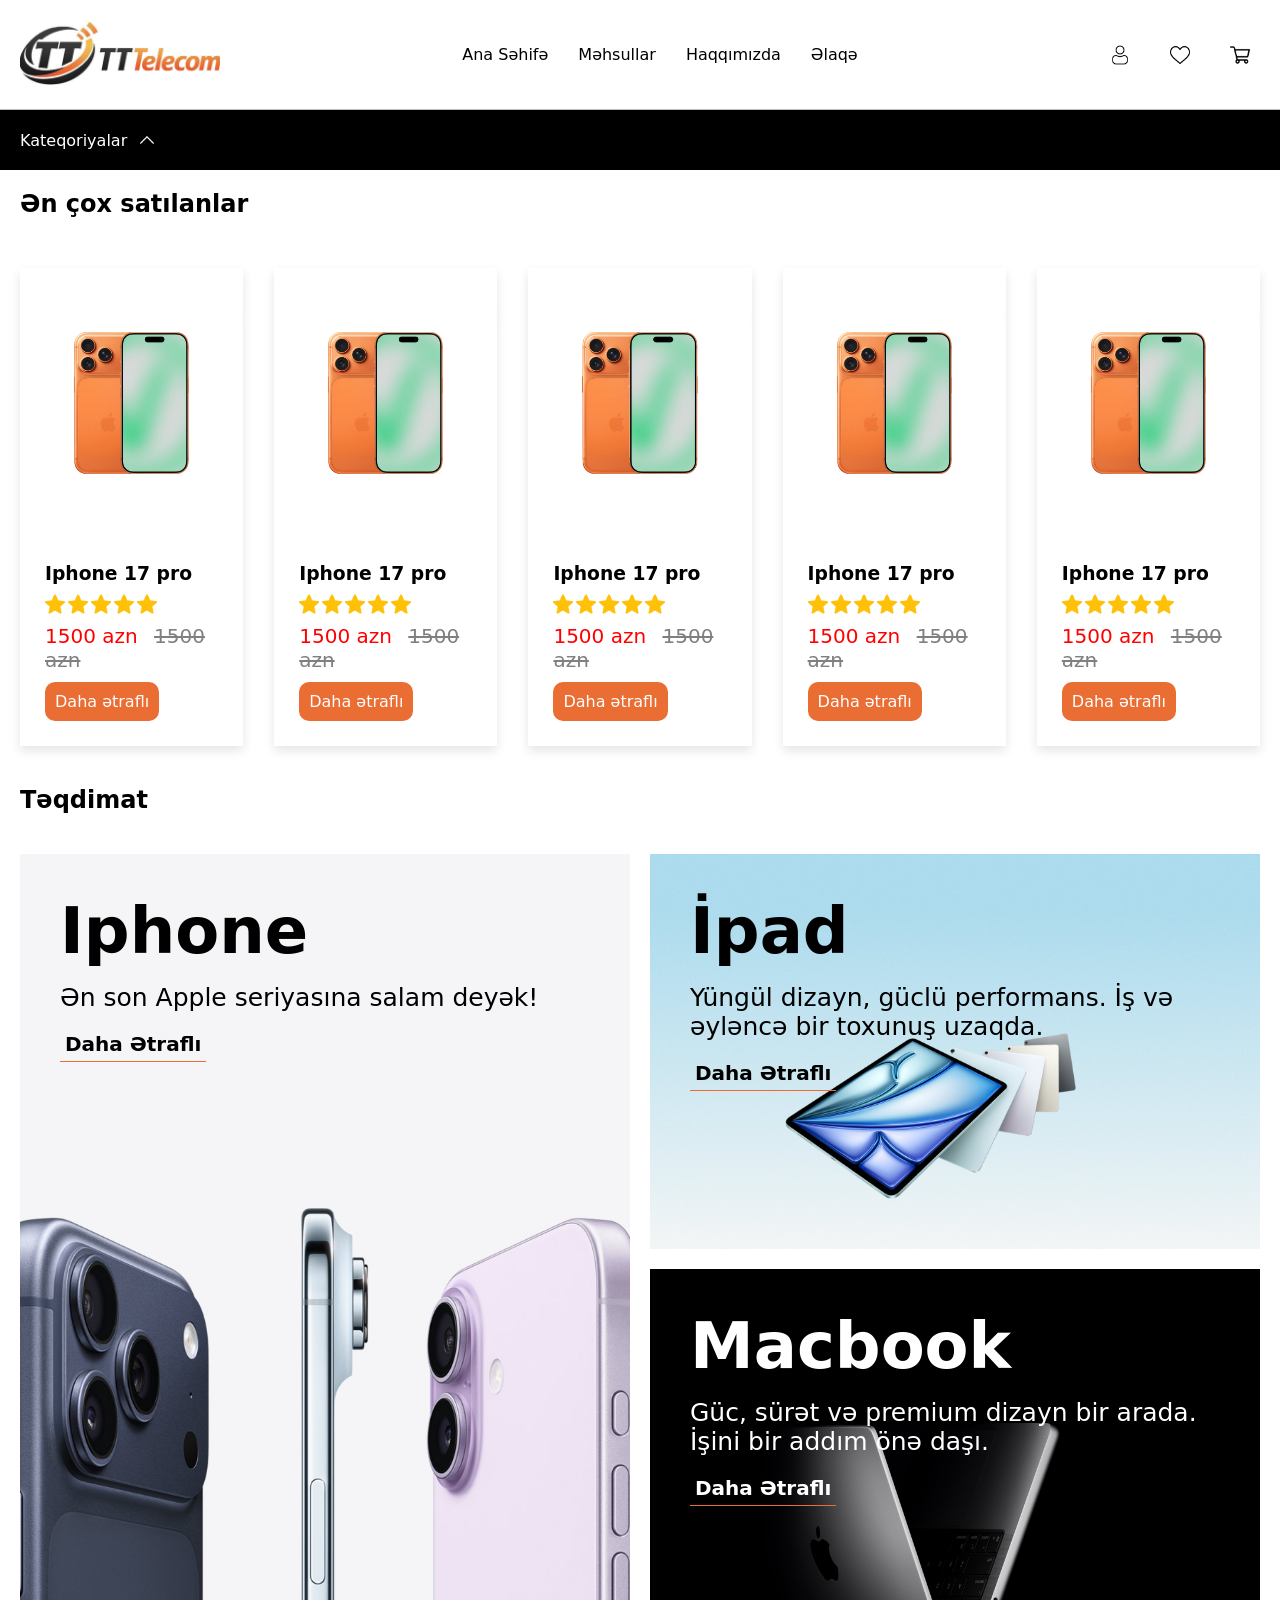
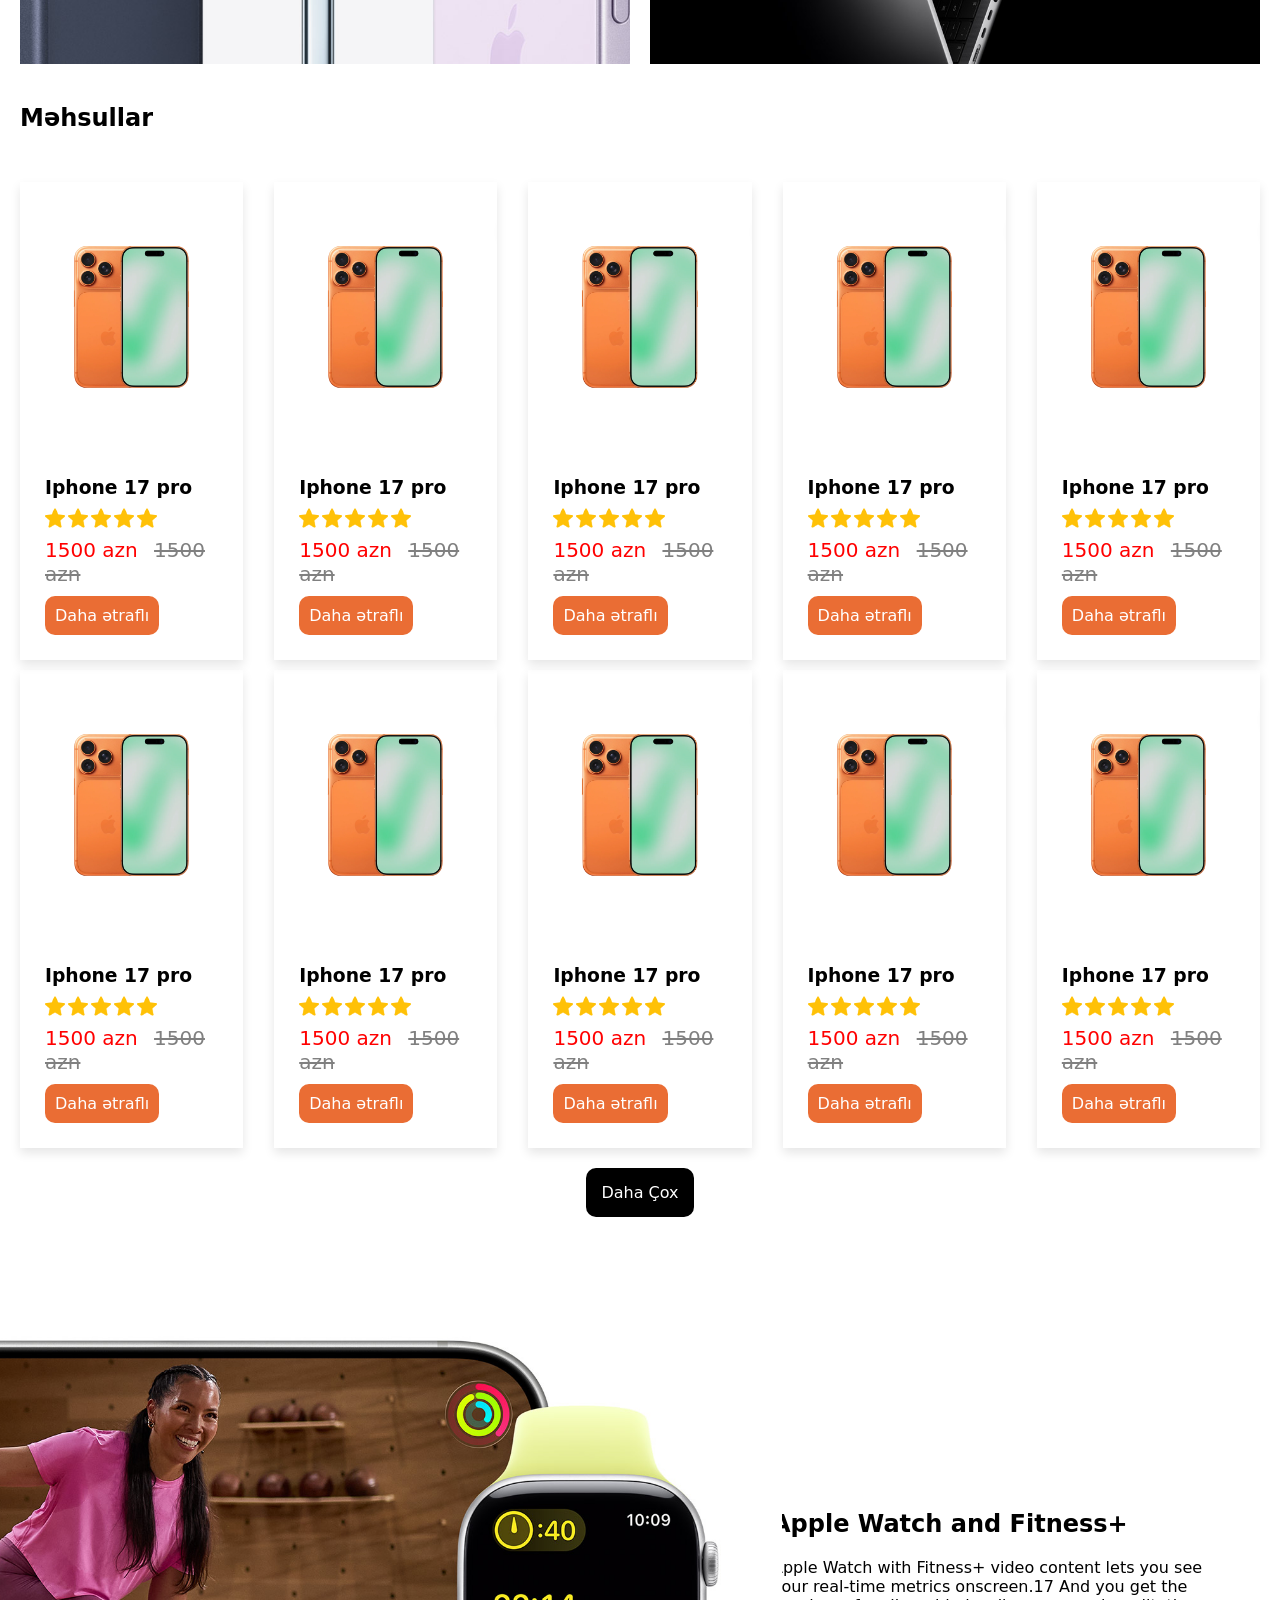
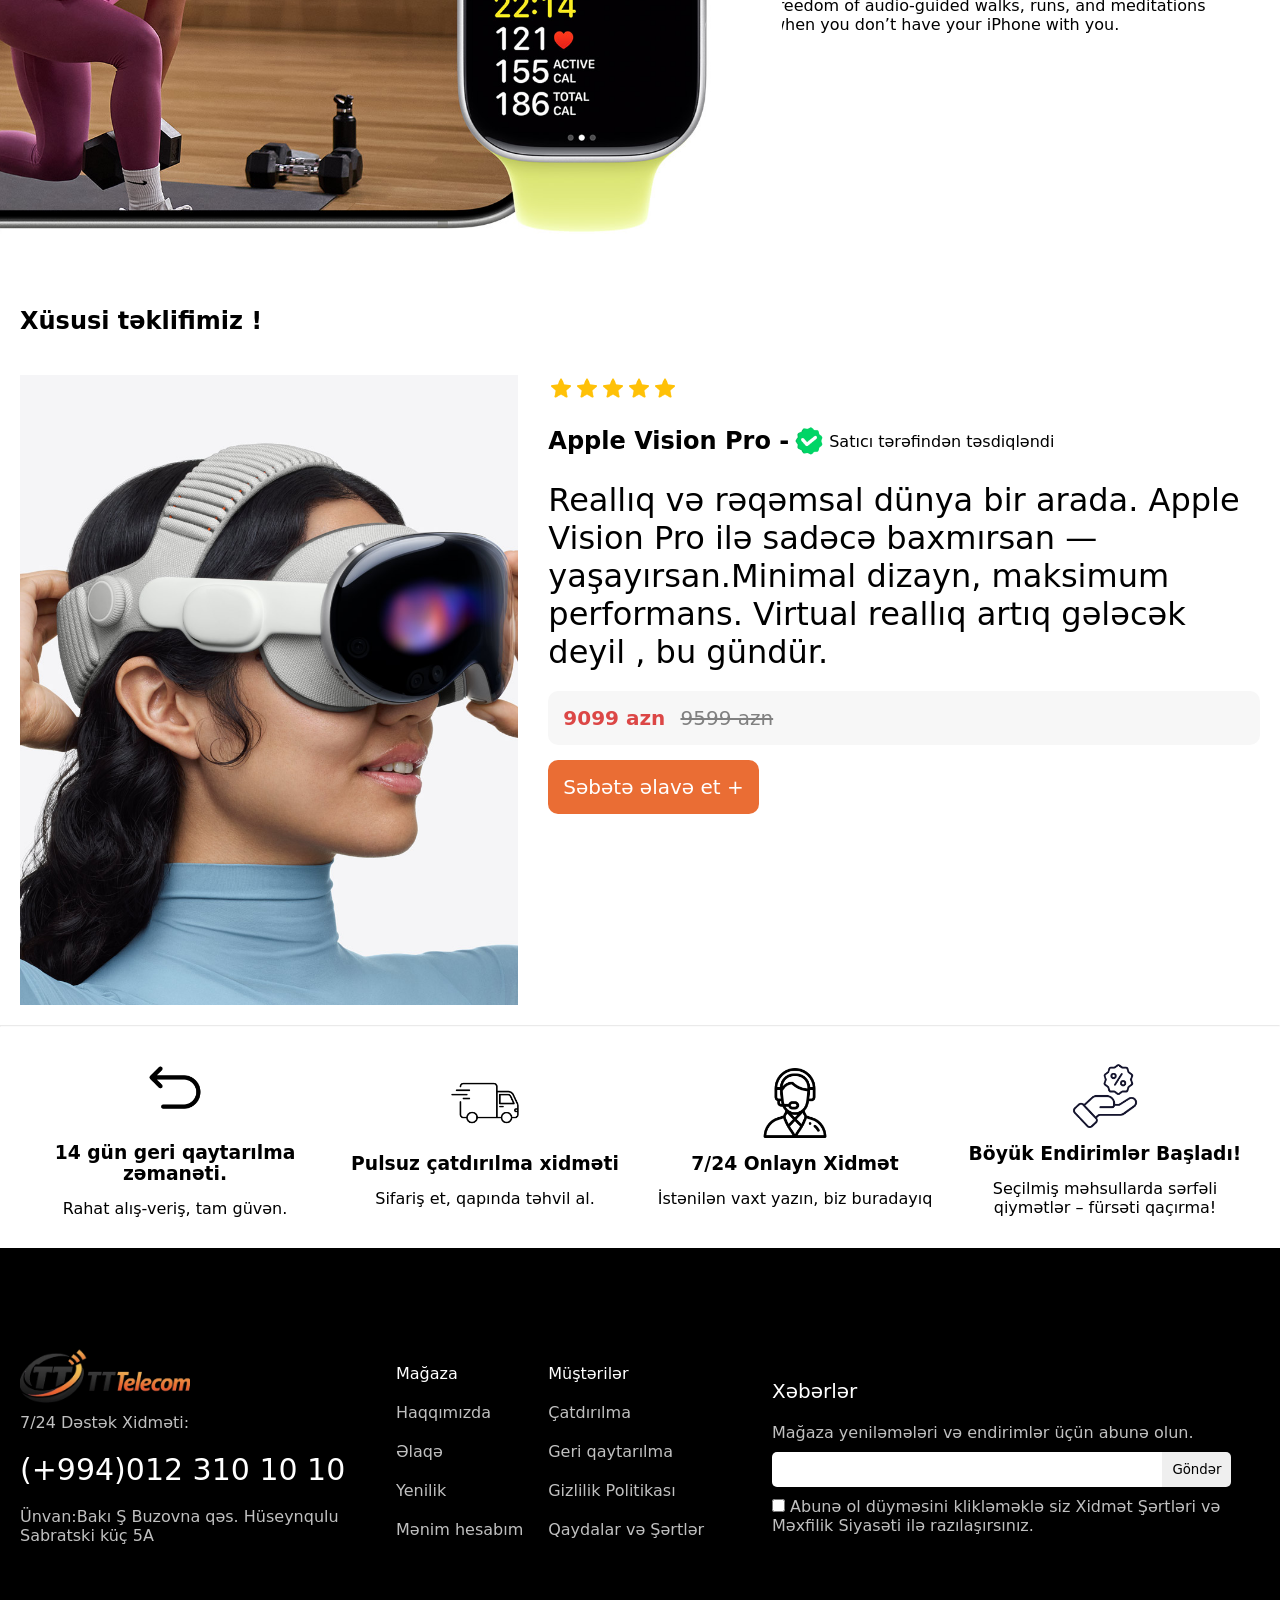
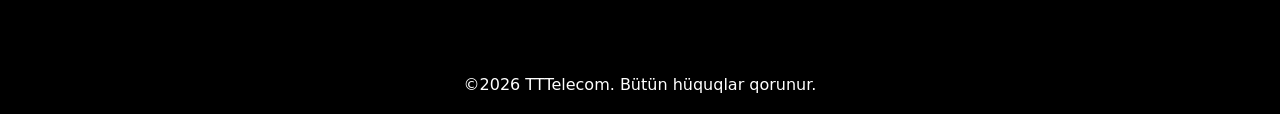
==== index.html @ 2ffe481d "Add files via upload" ====
<!doctype html>
<html lang="en">
  <head>
    <meta charset="UTF-8" />
    <meta name="viewport" content="width=device-width, initial-scale=1.0" />
    <link rel="stylesheet" href="style.css" />
    <link rel="stylesheet" href="media.css" />
    <title>Document</title>
  </head>
  <body>
    <!--Navbar-->
    <header>
      <nav>
        <div class="nav-logo">
          <img src="img/logo-black.png" alt="" />
        </div>
        <div class="nav-text">
          <ul>
            <li><a href="">Ana Səhifə</a></li>
            <li><a href="">Məhsullar</a></li>
            <li><a href="">Haqqımızda</a></li>
            <li><a href="">Əlaqə</a></li>
          </ul>
        </div>
        <div class="nav-user">
          <ul>
            <li>
              <a href=""><img src="img/user-icon.png" alt="" /></a>
            </li>
            <li>
              <a href=""><img src="img/like-icon.png" alt="" /></a>
            </li>
            <li>
              <a href=""><img src="img/basket-icon.png" alt="" /></a>
            </li>
          </ul>
          <div class="nav-bars">
            <img src="img/bars.png" id="bars" alt="" />
          </div>
        </div>
      </nav>
    </header>
    <div class="offcanvas" id="offcanvas">
      <div class="offcanvas-header">
        <img src="img/logo-black-removebg-preview.png" alt="">
        <img src="img/close.png" id="close">
      </div>
      <hr>
      <div class="offcanvas-body">
        <div class="offcanvas-text">
          <ul>
            <li><a href="">Ana Səhifə</a></li>
            <li><a href="">Məhsullar</a></li>
            <li><a href="">Haqqımızda</a></li>
            <li><a href="">Əlaqə</a></li>
          </ul>
        </div>
        <div class="offcanvas-user">
          <ul>
            <li>
              <a href=""><img src="img/user-icon.png" alt="" />Hesaba daxil ol</a>
            </li>
            <li>
              <a href=""><img src="img/like-icon.png" alt="" />Favoriləriniz</a>
            </li>
            <li>
              <a href=""><img src="img/basket-icon.png" alt="" />Səbət</a>
            </li>
          </ul>
        </div>
      </div>
    </div>
    <!--Category-->
    <section>
      <div class="category">
        <div class="category-header" id="category">Kateqoriyalar <img src="img/down-arrow.png" id="downarrow" alt=""></div>
        <div class="category-body" id="categorybody">
          <ul>
            <li><a href="">Iphone 17 <img src="img/down-arrow.png" alt=""></a></li>
            <li><a href="">Iphone 16 <img src="img/down-arrow.png" alt=""></a></li>
            <li><a href="">Iphone 15 <img src="img/down-arrow.png" alt=""></a></li>
            <li><a href="">Iphone 14 <img src="img/down-arrow.png" alt=""></a></li>
            <li><a href="">Iphone 13 <img src="img/down-arrow.png" alt=""></a></li>
          </ul>
        </div>
      </div>
    </section>
    <!--En cox satilan-->
    <section>
      <div class="best-seller">
        <h1>Ən çox satılanlar</h1>
        <div class="best-container">
          <div class="item">
            <div class="item-img">
              <img src="img/17pro.webp" alt="">
              <div class="item-like">
                <a href=""><img src="img/like-icon.png" alt=""></a>
              </div>
              <div class="item-add">
                <a href="">Səbətə əlavə et</a>
              </div>
            </div>
            <div class="item-text">
              <h3>Iphone 17 pro</h3>
              <div class="item-star">
                <img src="img/star.png" alt="">
                <img src="img/star.png" alt="">
                <img src="img/star.png" alt="">
                <img src="img/star.png" alt="">
                <img src="img/star.png" alt="">
              </div>
              <div class="item-price">
                <span>1500 azn</span>
                <span class="sale-off">1500 azn</span>
              </div>
              <a href="">Daha ətraflı</a>
            </div>
          </div>
          <div class="item">
            <div class="item-img">
              <img src="img/17pro.webp" alt="">
              <div class="item-like">
                <a href=""><img src="img/like-icon.png" alt=""></a>
              </div>
              <div class="item-add">
                <a href="">Səbətə əlavə et</a>
              </div>
            </div>
            <div class="item-text">
              <h3>Iphone 17 pro</h3>
              <div class="item-star">
                <img src="img/star.png" alt="">
                <img src="img/star.png" alt="">
                <img src="img/star.png" alt="">
                <img src="img/star.png" alt="">
                <img src="img/star.png" alt="">
              </div>
              <div class="item-price">
                <span>1500 azn</span>
                <span class="sale-off">1500 azn</span>
              </div>
              <a href="">Daha ətraflı</a>
            </div>
          </div>
          <div class="item">
            <div class="item-img">
              <img src="img/17pro.webp" alt="">
              <div class="item-like">
                <a href=""><img src="img/like-icon.png" alt=""></a>
              </div>
              <div class="item-add">
                <a href="">Səbətə əlavə et</a>
              </div>
            </div>
            <div class="item-text">
              <h3>Iphone 17 pro</h3>
              <div class="item-star">
                <img src="img/star.png" alt="">
                <img src="img/star.png" alt="">
                <img src="img/star.png" alt="">
                <img src="img/star.png" alt="">
                <img src="img/star.png" alt="">
              </div>
              <div class="item-price">
                <span>1500 azn</span>
                <span class="sale-off">1500 azn</span>
              </div>
              <a href="">Daha ətraflı</a>
            </div>
          </div>
          <div class="item">
            <div class="item-img">
              <img src="img/17pro.webp" alt="">
              <div class="item-like">
                <a href=""><img src="img/like-icon.png" alt=""></a>
              </div>
              <div class="item-add">
                <a href="">Səbətə əlavə et</a>
              </div>
            </div>
            <div class="item-text">
              <h3>Iphone 17 pro</h3>
              <div class="item-star">
                <img src="img/star.png" alt="">
                <img src="img/star.png" alt="">
                <img src="img/star.png" alt="">
                <img src="img/star.png" alt="">
                <img src="img/star.png" alt="">
              </div>
              <div class="item-price">
                <span>1500 azn</span>
                <span class="sale-off">1500 azn</span>
              </div>
              <a href="">Daha ətraflı</a>
            </div>
          </div>
          <div class="item">
            <div class="item-img">
              <img src="img/17pro.webp" alt="">
              <div class="item-like">
                <a href=""><img src="img/like-icon.png" alt=""></a>
              </div>
              <div class="item-add">
                <a href="">Səbətə əlavə et</a>
              </div>
            </div>
            <div class="item-text">
              <h3>Iphone 17 pro</h3>
              <div class="item-star">
                <img src="img/star.png" alt="">
                <img src="img/star.png" alt="">
                <img src="img/star.png" alt="">
                <img src="img/star.png" alt="">
                <img src="img/star.png" alt="">
              </div>
              <div class="item-price">
                <span>1500 azn</span>
                <span class="sale-off">1500 azn</span>
              </div>
              <a href="">Daha ətraflı</a>
            </div>
          </div>
        </div>
      </div>
    </section>
    <!--Təqdimat-->
    <section>
      <div class="overview-header">
        <h1>Təqdimat</h1>
      </div>
      <div class="overview">
        <div class="left-view">
          <img src="img/view-bg.jpg" alt="">
          <div class="view-text">
            <h1>Iphone</h1>
            <p>Ən son Apple seriyasına salam deyək!</p>
            <a href="#">Daha Ətraflı</a>
          </div>
        </div>
        <div class="right-view">
          <div class="view-item">
            <img src="img/view-bg2.jpg" alt="">
            <div class="view-text">
            <h1>İpad</h1>
            <p>Yüngül dizayn, güclü performans. İş və əyləncə bir toxunuş uzaqda.</p>
            <a href="">Daha Ətraflı</a>
          </div>
          </div>
          <div class="view-item">
            <img src="img/view-bg3.jpg" alt="">
            <div class="view-text view-3">
            <h1>Macbook</h1>
            <p>Güc, sürət və premium dizayn bir arada. İşini bir addım önə daşı.</p>
            <a href="#">Daha Ətraflı</a>
          </div>
          </div>
        </div>
      </div>
    </section>
    <!--Məhsullar-->
    <section>
      <div class="product">
        <h1>Məhsullar</h1>
        <div class="best-container">
          <div class="item">
            <div class="item-img">
              <img src="img/17pro.webp" alt="">
              <div class="item-like">
                <a href=""><img src="img/like-icon.png" alt=""></a>
              </div>
              <div class="item-add">
                <a href="">Səbətə əlavə et</a>
              </div>
            </div>
            <div class="item-text">
              <h3>Iphone 17 pro</h3>
              <div class="item-star">
                <img src="img/star.png" alt="">
                <img src="img/star.png" alt="">
                <img src="img/star.png" alt="">
                <img src="img/star.png" alt="">
                <img src="img/star.png" alt="">
              </div>
              <div class="item-price">
                <span>1500 azn</span>
                <span class="sale-off">1500 azn</span>
              </div>
              <a href="">Daha ətraflı</a>
            </div>
          </div>
          <div class="item">
            <div class="item-img">
              <img src="img/17pro.webp" alt="">
              <div class="item-like">
                <a href=""><img src="img/like-icon.png" alt=""></a>
              </div>
              <div class="item-add">
                <a href="">Səbətə əlavə et</a>
              </div>
            </div>
            <div class="item-text">
              <h3>Iphone 17 pro</h3>
              <div class="item-star">
                <img src="img/star.png" alt="">
                <img src="img/star.png" alt="">
                <img src="img/star.png" alt="">
                <img src="img/star.png" alt="">
                <img src="img/star.png" alt="">
              </div>
              <div class="item-price">
                <span>1500 azn</span>
                <span class="sale-off">1500 azn</span>
              </div>
              <a href="">Daha ətraflı</a>
            </div>
          </div>
          <div class="item">
            <div class="item-img">
              <img src="img/17pro.webp" alt="">
              <div class="item-like">
                <a href=""><img src="img/like-icon.png" alt=""></a>
              </div>
              <div class="item-add">
                <a href="">Səbətə əlavə et</a>
              </div>
            </div>
            <div class="item-text">
              <h3>Iphone 17 pro</h3>
              <div class="item-star">
                <img src="img/star.png" alt="">
                <img src="img/star.png" alt="">
                <img src="img/star.png" alt="">
                <img src="img/star.png" alt="">
                <img src="img/star.png" alt="">
              </div>
              <div class="item-price">
                <span>1500 azn</span>
                <span class="sale-off">1500 azn</span>
              </div>
              <a href="">Daha ətraflı</a>
            </div>
          </div>
          <div class="item">
            <div class="item-img">
              <img src="img/17pro.webp" alt="">
              <div class="item-like">
                <a href=""><img src="img/like-icon.png" alt=""></a>
              </div>
              <div class="item-add">
                <a href="">Səbətə əlavə et</a>
              </div>
            </div>
            <div class="item-text">
              <h3>Iphone 17 pro</h3>
              <div class="item-star">
                <img src="img/star.png" alt="">
                <img src="img/star.png" alt="">
                <img src="img/star.png" alt="">
                <img src="img/star.png" alt="">
                <img src="img/star.png" alt="">
              </div>
              <div class="item-price">
                <span>1500 azn</span>
                <span class="sale-off">1500 azn</span>
              </div>
              <a href="">Daha ətraflı</a>
            </div>
          </div>
          <div class="item">
            <div class="item-img">
              <img src="img/17pro.webp" alt="">
              <div class="item-like">
                <a href=""><img src="img/like-icon.png" alt=""></a>
              </div>
              <div class="item-add">
                <a href="">Səbətə əlavə et</a>
              </div>
            </div>
            <div class="item-text">
              <h3>Iphone 17 pro</h3>
              <div class="item-star">
                <img src="img/star.png" alt="">
                <img src="img/star.png" alt="">
                <img src="img/star.png" alt="">
                <img src="img/star.png" alt="">
                <img src="img/star.png" alt="">
              </div>
              <div class="item-price">
                <span>1500 azn</span>
                <span class="sale-off">1500 azn</span>
              </div>
              <a href="">Daha ətraflı</a>
            </div>
          </div>
         <div class="item">
            <div class="item-img">
              <img src="img/17pro.webp" alt="">
              <div class="item-like">
                <a href=""><img src="img/like-icon.png" alt=""></a>
              </div>
              <div class="item-add">
                <a href="">Səbətə əlavə et</a>
              </div>
            </div>
            <div class="item-text">
              <h3>Iphone 17 pro</h3>
              <div class="item-star">
                <img src="img/star.png" alt="">
                <img src="img/star.png" alt="">
                <img src="img/star.png" alt="">
                <img src="img/star.png" alt="">
                <img src="img/star.png" alt="">
              </div>
              <div class="item-price">
                <span>1500 azn</span>
                <span class="sale-off">1500 azn</span>
              </div>
              <a href="">Daha ətraflı</a>
            </div>
          </div>
          <div class="item">
            <div class="item-img">
              <img src="img/17pro.webp" alt="">
              <div class="item-like">
                <a href=""><img src="img/like-icon.png" alt=""></a>
              </div>
              <div class="item-add">
                <a href="">Səbətə əlavə et</a>
              </div>
            </div>
            <div class="item-text">
              <h3>Iphone 17 pro</h3>
              <div class="item-star">
                <img src="img/star.png" alt="">
                <img src="img/star.png" alt="">
                <img src="img/star.png" alt="">
                <img src="img/star.png" alt="">
                <img src="img/star.png" alt="">
              </div>
              <div class="item-price">
                <span>1500 azn</span>
                <span class="sale-off">1500 azn</span>
              </div>
              <a href="">Daha ətraflı</a>
            </div>
          </div>
          <div class="item">
            <div class="item-img">
              <img src="img/17pro.webp" alt="">
              <div class="item-like">
                <a href=""><img src="img/like-icon.png" alt=""></a>
              </div>
              <div class="item-add">
                <a href="">Səbətə əlavə et</a>
              </div>
            </div>
            <div class="item-text">
              <h3>Iphone 17 pro</h3>
              <div class="item-star">
                <img src="img/star.png" alt="">
                <img src="img/star.png" alt="">
                <img src="img/star.png" alt="">
                <img src="img/star.png" alt="">
                <img src="img/star.png" alt="">
              </div>
              <div class="item-price">
                <span>1500 azn</span>
                <span class="sale-off">1500 azn</span>
              </div>
              <a href="">Daha ətraflı</a>
            </div>
          </div>
          <div class="item">
            <div class="item-img">
              <img src="img/17pro.webp" alt="">
              <div class="item-like">
                <a href=""><img src="img/like-icon.png" alt=""></a>
              </div>
              <div class="item-add">
                <a href="">Səbətə əlavə et</a>
              </div>
            </div>
            <div class="item-text">
              <h3>Iphone 17 pro</h3>
              <div class="item-star">
                <img src="img/star.png" alt="">
                <img src="img/star.png" alt="">
                <img src="img/star.png" alt="">
                <img src="img/star.png" alt="">
                <img src="img/star.png" alt="">
              </div>
              <div class="item-price">
                <span>1500 azn</span>
                <span class="sale-off">1500 azn</span>
              </div>
              <a href="">Daha ətraflı</a>
            </div>
          </div>
          <div class="item">
            <div class="item-img">
              <img src="img/17pro.webp" alt="">
              <div class="item-like">
                <a href=""><img src="img/like-icon.png" alt=""></a>
              </div>
              <div class="item-add">
                <a href="">Səbətə əlavə et</a>
              </div>
            </div>
            <div class="item-text">
              <h3>Iphone 17 pro</h3>
              <div class="item-star">
                <img src="img/star.png" alt="">
                <img src="img/star.png" alt="">
                <img src="img/star.png" alt="">
                <img src="img/star.png" alt="">
                <img src="img/star.png" alt="">
              </div>
              <div class="item-price">
                <span>1500 azn</span>
                <span class="sale-off">1500 azn</span>
              </div>
              <a href="">Daha ətraflı</a>
            </div>
          </div>
        </div>
        <div class="more">
          <a href="">Daha Çox</a>
        </div>
      </div>
    </section>
     <!---->
    <section>
      <div class="overview-2">
        <div class="view-2">
          <img src="img/watch-bg2.jpg" alt="">
          <div class="over2-text">
            <h1>Apple Watch and Fitness+</h1>
            <p>Apple Watch with Fitness+ video content lets you see your real‑time metrics onscreen.17 And you get the freedom of audio‑guided walks, runs, and meditations when you don’t have your iPhone with you.</p>
          </div>
        </div>
      </div>
    </section>
     <!--Özəl təklif-->
    <section>
      <div class="special">
        <h1>Xüsusi təklifimiz !</h1>
      </div>
      <div class="special-offer">
        <div class="offer-img">
          <img src="img/vision.jpg" alt="">
        </div>
        <div class="offer-text">
          <div class="stars">
            <img src="img/star.png" alt="">
            <img src="img/star.png" alt="">
            <img src="img/star.png" alt="">
            <img src="img/star.png" alt="">
            <img src="img/star.png" alt="">
          </div>
          <h1>Apple Vision Pro - <span><img src="img/verified.png" alt="">Satıcı tərəfindən təsdiqləndi</span></h1>
          <p>Reallıq və rəqəmsal dünya bir arada. Apple Vision Pro ilə sadəcə baxmırsan — yaşayırsan.Minimal dizayn, maksimum performans.
              Virtual reallıq artıq gələcək deyil , bu gündür.</p>
          <div class="vision-price">
            <span>9099 azn</span>
            <span class="sale-off">9599 azn</span>
          </div>
          <a href="">Səbətə əlavə et +</a>
        </div>
      </div>
    </section>
    <!--Servislər-->
    <hr style="opacity: 0.2;">
    <section>
      <div class="services">
        <div class="service-item">
          <div class="service-img">
            <img src="img/back.png" alt="">
          </div>
          <div class="service-text">
            <h3>14 gün geri qaytarılma zəmanəti.</h3>
            <p>Rahat alış-veriş, tam güvən.</p>
          </div>
        </div>
        <div class="service-item">
          <div class="service-img">
            <img src="img/transport.png" alt="">
          </div>
          <div class="service-text">
            <h3>Pulsuz çatdırılma xidməti</h3>
            <p>Sifariş et, qapında təhvil al.</p>
          </div>
        </div>
        <div class="service-item">
          <div class="service-img">
            <img src="img/support.png" alt="">
          </div>
          <div class="service-text">
            <h3>7/24 Onlayn Xidmət</h3>
            <p>İstənilən vaxt yazın, biz buradayıq</p>
          </div>
        </div>
        <div class="service-item">
          <div class="service-img">
            <img src="img/discount.png" alt="">
          </div>
          <div class="service-text">
            <h3>Böyük Endirimlər Başladı!</h3>
            <p>Seçilmiş məhsullarda sərfəli qiymətlər – fürsəti qaçırma!</p>
          </div>
        </div>
      </div>
    </section>
    <!--Footer-->
    <footer>
      <div class="item-1">
        <div class="footer-logo">
          <img src="img/logo-black-removebg-preview.png" alt="">
          <span>7/24 Dəstək Xidməti:</span>
          <span class="call">(+994)012 310 10 10</span>
          <span>Ünvan:Bakı Ş Buzovna qəs. Hüseynqulu Sabratski küç 5A</span>
        </div>
        <div class="footer-company">
          <div>
            <span>Mağaza</span>
            <span>Haqqımızda</span>
            <span>Əlaqə</span>
            <span>Yenilik</span>
            <span>Mənim hesabım</span>
          </div>
          <div>
            <span>Müştərilər</span>
            <span>Çatdırılma</span>
            <span>Geri qaytarılma</span>
            <span>Gizlilik Politikası</span>
            <span>Qaydalar və Şərtlər</span>
          </div> 
        </div>
      </div>
      <div class="item-2">
        <span>Xəbərlər</span>
        <span>Mağaza yeniləmələri və endirimlər üçün abunə olun.</span>
        <div class="send">
          <input type="email" name="" id="">
          <button type="submit">Göndər</button>
        </div>
        <div class="terms">
          <input type="checkbox" name="" id="">
          <span>Abunə ol düyməsini klikləməklə siz Xidmət Şərtləri və Məxfilik Siyasəti ilə razılaşırsınız.</span>
        </div>
      </div>
    </footer>
    <section style="padding: 20px;text-align: center;width: 100%;background-color: #000;">
      <span style="color: #fff;">©2026 TTTelecom. Bütün hüquqlar qorunur.</span>
    </section>



    <script src="app.js"></script>
  </body>
</html>
---- style.css ----
*{
    margin: 0;
    padding: 0;
    box-sizing: border-box;
    font-family: system-ui, -apple-system, BlinkMacSystemFont, 'Segoe UI', Roboto, Oxygen, Ubuntu, Cantarell, 'Open Sans', 'Helvetica Neue', sans-serif;
}
header{
    border-bottom: 0.5px solid #00000043;
}
nav{
    width: 100%;
    display: flex;
    justify-content: space-between;
    align-items: center;
    position: relative;
    padding: 20px;
    overflow-x: hidden;
}
nav .nav-logo>img{
    width: 200px;
}
nav .nav-text>ul,
nav .nav-user>ul{
    display: flex;
    align-items: center;
    gap: 20px;
    list-style: none;
}
nav .nav-text>ul li a{
    padding: 5px;
    text-decoration: none;
    color: #000;
}
nav .nav-user>ul li a{
    padding: 10px;
    border-radius: 50%;
    display: grid;
    place-content: center;
    background-color: #fff;
    transition: 0.3s;
}
nav .nav-user>ul li a:hover{
    background-color: #000;
}
nav .nav-user>ul li a img{
    width: 20px;
}
nav .nav-user>ul li a:hover img{
    filter: invert(1);
}
nav .nav-bars{
    display: none;
}
.offcanvas{
    display: none;
}
.category{
    width: 100%;
}
.category-header{
    width: 100%;
    background-color: #000;
    color: #fff;
    padding: 20px;
    display: flex;
    align-items: center;
    cursor: pointer;
}
.category-header img{
    width: 20px;
    filter: invert(1);
    margin-left: 10px;
    transform: rotate(180deg);
    transition: 0.2s;
}
.category-body{
    width: 100%;
    height: 0;
    transition: 0.3s ease-out;
    opacity: 0;
    background-color: #000;
}
.category-body>ul{
    display: flex;
    align-items: center;
    list-style: none;
}
.category-body>ul li a{
    text-decoration: none;
    color: #fff;
    font-size: 18px;
    padding: 19px 20px;
    transition: 0.3s;
    display: flex;
    justify-content: center;
    white-space: nowrap;
}
.category-body>ul li a:hover{
    background-color: #000;
    color: #fff;
}
.category-body>ul li a img{
    width: 20px;
    margin-left: 5px;
    filter: invert(1);
    transition: 0.5s;
}
.category-body>ul li a:hover img{
    
}
.best-seller{
    padding: 20px;
    width: 100%;
}
.best-container{
    width: 100%;
    margin-top: 50px;
    display: flex;
    align-items: center;
    justify-content: space-between;
    flex-wrap: wrap;
    gap: 10px;
}
.best-container>.item{
    width: 18%;
    box-shadow: 0 5px 10px rgba(0, 0, 0, 0.1);
}
.best-container>.item .item-img{
    width: 100%;
    height: 30vh;
    padding: 10px;
    display: grid;
    place-content: center;
    position: relative;
    overflow: hidden;
}
.best-container>.item .item-img .item-like{
    width: 50px;
    height: 50px;
    position: absolute;
    top: 20px;
    right: -55px;
    background-color: #fff;
    z-index: 10;
    border-radius: 50%;
    display: flex;
    justify-content: center;
    align-items: center;
    box-shadow: 0 5px 10px rgba(0, 0, 0, 0.1);
    cursor: pointer;
    transition: 0.2s;
}
.best-container>.item:hover .item-img .item-like{
    right: 20px;
}
.best-container>.item .item-img .item-like:hover{
    background-color: #000;
}
.best-container>.item .item-img .item-add{
    position: absolute;
    bottom: 0;
    left: 0;
    width: 100%;
    display: flex;
    align-items: center;
    justify-content: center;
    padding: 0px 20px;
    transform: translateY(50px);
    transition: 0.2s;
}
.best-container>.item .item-img .item-add a{
    color: #fff;
    text-decoration: none;
    background-color: #000;
    padding: 15px;
    display: inline-block;
    width: 100%;
    text-align: center;
}
.best-container>.item:hover .item-img .item-add{
    transform: translateY(0);
}
.best-container>.item .item-img .item-like:hover a img{
    filter: invert(1);
}
.best-container>.item .item-img .item-like a{
    width: 100%;
    display: flex;
    justify-content: center;
    align-items: center;
    text-decoration: none;
}
.best-container>.item .item-img .item-like a img{
    width: 50%;
}
.best-container>.item .item-img img{
    width: 100%;
    height: 100%;
    object-fit: cover;
}
.best-container>.item .item-text{
    padding: 25px;
}
.best-container>.item .item-text .item-star{
    display: flex;
    align-items: center;
    padding: 5px 0;
    margin-bottom: 5px;
    gap: 3px;
}
.best-container>.item .item-text .item-star img{
    width: 20px;
}
.item-price{
    font-size: 20px;
    color: red;
    margin-bottom: 10px;
    font-weight: 500;
}
.sale-off{
    color: gray;
    font-weight: 400;
    text-decoration:line-through;
    margin-left: 10px;
}
    
.best-container>.item .item-text h3{
    margin-bottom: 5px;
}
.best-container>.item .item-text a{
    padding: 10px;
    text-decoration: none;
    border-radius: 10px;
    background-color: #EA6D34;
    color: #fff;
    display: inline-block;
}
.overview{
    width: 100%;
    padding: 20px;
    display: flex;
    gap: 20px;
}
.overview-header{
    padding: 20px;
}
.overview .left-view,
.overview .right-view{
    width: 50%;
    height: 90vh;
    position: relative;
    display: flex;
    flex-direction: column;
    gap: 20px;
    overflow: hidden;
}
.overview .left-view img{
    width: 100%;
    height: 100%;
    object-fit: cover;
    position: absolute;
    left: 0;
    top: 0;
    transition: 0.8s;
}
.overview .right-view .view-item{
    width: 100%;
    height: 45vh;
    position: relative;
    display: flex;
    overflow: hidden;
}
.overview .right-view .view-item img{
    width: 100%;
    height: 100%;
    object-fit: cover;
    position: absolute;
    left: 0;
    top: 0;
    transition: 0.5s;
}
.view-text{
    position: relative;
    z-index: 99;
    padding: 40px;
}
.view-text h1{
    font-size: 4rem;
    margin-bottom: 15px;
    transition: 0.5s;
}
.view-text p{
    font-size: 25px;
    
}
.view-text a{
    margin-top: 15px;
    color: #000;
    padding: 5px;
    text-decoration: none;
    display: inline-block;
    border-bottom: 1px solid #EA6D34;
    font-size: 20px;
    font-weight: 600;
    transition: 0.3s;
}
.view-3 h1,.view-3 p,.view-3 a{
    color: #fff;
}
.overview .left-view:hover img{
    scale: 1.1;
}
.overview .left-view:hover h1{
    color: #EA6D34;
}.overview .left-view a:hover {
    color: #EA6D34;
    background-color: #000;
    padding: 10px;
}
.overview .right-view .view-item:hover img{
    scale: 1.1;
}
.overview .right-view .view-item:hover h1{
    color: #EA6D34;
}
.overview .right-view .view-item a:hover{
    color: #EA6D34;
    background-color: #000;
    padding: 10px;
}
.product{
    width: 100%;
    padding: 20px;
}
.product .more{
    width: 100%;
    padding: 20px;
    text-align: center;
}
.product .more>a{
    background-color: #000;
    color: #fff;
    border-radius: 10px;
    padding: 15px;
    text-decoration: none;
    display: inline-block;
}
.overview-2{
    width: 100%;
    padding-right: 20px;
}
.overview-2 .view-2{
    width: 100%;
    height: 70vh;
    padding: 20px;
    position: relative;
    overflow: hidden;
    display: flex;
    justify-content: flex-end;
    align-items: center;
}
.overview-2 .view-2 img{
    position: absolute;
    width: 70%;
    height: 100%;
    left: 0;
    top: 0;
    object-fit: contain;
    transform: translateX(-100px);
}
.over2-text{
    width: 40%;
    padding: 20px;
}
.over2-text h1{
    margin-bottom: 20px;
}
.special{
    padding: 20px;
}
.special-offer{
    width: 100%;
    padding: 20px;
    display: flex;
}
.special-offer .offer-img{
    width: 500px;
    height: 70vh;
}
.special-offer .offer-img img{
    width: 100%;
    height: 100%;
    object-fit: cover;
}
.special-offer .offer-text{
    width: 60%;
    padding-left: 30px;
}
.offer-text .stars{
    display: flex;
    align-items: center;
}
.offer-text .stars img{
    width: 20px;
    margin: 3px;
}
.special-offer .offer-text h1{
    display: flex;
    align-items: center;
    margin:  20px 0;
}
.special-offer .offer-text h1 span img{
    width: 40px;
}
.special-offer .offer-text h1 span{
    font-weight: 400;
    font-size: 16px;
    display: flex;
    align-items: center;
}
.special-offer .offer-text p{
    font-size: 2em;
}
.vision-price{
    width: 100%;
    padding: 15px;
    margin-top: 20px;
    border-radius: 10px;
    background-color: #F7F7F7;
}
.vision-price span{
    font-size: 20px;
    font-weight: 300;
}
.vision-price span:nth-child(1){
    color: #DC4746;
    font-weight: 600;
}
.offer-text a{
    display: inline-block;
    text-decoration: none;
    color: #fff;
    margin: 15px 0;
    font-size: 20px;
    background-color: #EA6D34;
    padding: 15px;
    border-radius: 10px;
    cursor: pointer;
    transition: 0.2s;
}
.offer-text a:hover{
    background-color: #F7F7F7;
    color: #EA6D34;
}
.services{
    padding: 20px;
    width: 100%;
    display: flex;
    align-items: center;
}
.service-item{
    width: 25%;
    padding: 10px;
    text-align: center;
}
.service-item .service-img{
    width: 100%;
    display: flex;
    align-items: center;
    justify-content: center;
}
.service-item .service-img img{
    width: 70px;
    height: 70px;
    margin-bottom: 15px;
}
.service-item .service-text h3{
    margin-bottom: 15px;
}
footer{
    width: 100%;
    padding: 100px 20px;
    background-color: #000;
    color: #fff;
    display: flex;
    align-items: center;
    gap: 20px;
}
footer .item-1{
    width: 60%;
    display: flex;
    align-items: center;
    gap: 10px;
}
footer .item-2{
    width: 40%;
    display: flex;
    flex-direction: column;
}
footer .item-1>.footer-logo{
    width: 50%;
    display: flex;
    flex-direction: column;
}
footer .item-1>.footer-logo img{
    width: 170px;
}
footer .item-1>.footer-logo span{
    color: #f7f7f7c6;
    margin: 10px 0px;
}
footer .item-1>.footer-logo .call{
    font-size: 30px;
    color: #fff;
}
footer .item-1> .footer-company{
    display: flex;
    align-items: center;
    gap: 25px;
}
footer .item-1> .footer-company>div{
    width: 100%;
    display: flex;
    flex-direction: column;
    
}
footer .item-1> .footer-company>div span{
    margin: 10px 0;
    color: #f7f7f7c6;
    white-space: nowrap;
}
footer .item-1> .footer-company>div span:nth-child(1){
    color: #fff;
}
footer .item-2 span{
    font-size: 16px;
    margin: 10px 0;
    color: #f7f7f7c6;
}
footer .item-2 span:nth-child(1){
    color: #fff;
    font-size: 20px;
}
.send{
    width: 100%;
    display: flex;
    margin-bottom: 10px;
}
.send input{
    width: 80%;
    padding: 10px;
    border-radius: 5px;
    border: none;
    border-bottom-right-radius: 0;
    border-top-right-radius: 0;
}
.send input:focus{
    outline: none;
}
.send button{
    padding: 10px;
    border-radius: 5px;
    border-bottom-left-radius: 0;
    border-top-left-radius: 0;
    border: none;
    cursor: pointer;
}
---- media.css ----
@media (max-width:991px){
    .nav-text{
        display: none;
    }
    nav .nav-user{
        display: flex;
        align-items: center;
        gap: 20px;
    }
    nav .nav-user>ul li a img{
    width: 30px;
    }
    nav .nav-bars{
        display: block;
    }
    nav .nav-bars img{
        width: 40px;
    }
    .offcanvas{
        width: 50%;
        height: 100vh;
        background-color: #000;
        position: fixed;
        top: 0;
        left: 0;
        transform: translateX(-100%);
        transition: all 0.5s ease;
        z-index: 999;
        display: block;
        overflow: hidden;
        opacity: 0;
    }
    .offcanvas-header{
        width: 100%;
        display: flex;
        justify-content: space-between;
        align-items: center;
        padding: 20px;
    }
    .offcanvas-body{
        padding: 20px;
        width: 100%;
    }
    .offcanvas-header img{
        width: 150px;
    }
    .offcanvas-header img:nth-child(2){
        filter: invert(1);
        width: 30px;
    }
    .offcanvas-text ul{
        list-style: none;
    }
    .offcanvas-text ul li a{
        color: #fff !important;
        text-decoration: none;
        font-size: 25px;
        display: inline-block;
        padding: 15px 0;
    }
    .offcanvas-user{
        display: none;
    }
    .offcanvas-user ul{
        list-style: none;
    }
    .offcanvas-user ul li a{
        color: #fff;
        text-decoration: none;
        width: 100%;
        display: inline-block;
        padding: 10px;
        background-color: #EA6D34;
        display: flex;
        align-items: center;
        justify-content: center;
        margin: 10px 0;
    }
    .offcanvas-user ul li a img{
        filter: invert(1);
        width: 20px;
        margin-right: 10px;
    }
    .category-body{
        overflow-x: scroll;
    }
    .best-container{
        flex-wrap: wrap;
        justify-content: center;
        gap: 30px;
    }
    .best-container>.item{
        width: 30%;
    }
    .view-text h1{
        font-size: 3em;
    }
    .view-text p{
        font-size: 20px;
    }
    .special-offer{
        flex-direction: column;
        gap: 20px;
    }
    .special-offer .offer-img{
        width: 100%;
    }
    .special-offer .offer-text{
        width: 100%;
        padding-left: 0;
    }
    .services{
        flex-wrap: wrap;
    }
    .service-item{
        width: 50%;
    }
    footer{
        flex-direction: column;
    }
    footer .item-1{
        width: 100%;
        justify-content: space-between;
    }
    footer .item-2{
        width: 100%;
    }
    .send input{
        width: 50%;
    }
}
@media (max-width:768px){
    .offcanvas{
        width: 60%;
    }
    .category-header{
        width: 100%;
    }
    .category-body{
        width: 100%;
    }
    .category{
        flex-direction: column;
    }
    .best-container>.item{
        width: 45%;
    }
    .overview{
        flex-wrap: wrap;
    }
    .overview .left-view,
    .overview .right-view{
        width: 100%;
    }
    .view-text{
        padding: 20px;
    }
    .over2-text{
        width: 44%;
        padding: 0;
    }
    .special-offer .offer-text p{
        font-size: 1.5em;
    }
    .services{
        gap: 20px;
    }
    .service-item{
        width: 100%;
    }
    footer{
        padding: 70px 20px;
    }
    footer .item-1>.footer-logo .call{
        font-size: 20px;
    }
    
}
@media (max-width:576px){
    nav .nav-user>ul{
        display: none;
    }
    nav .nav-logo>img{
        width: 150px;
    }
    nav .nav-bars img {
        width: 30px;
    }
    .offcanvas{
        width: 70%;
    }
    .offcanvas-user{
        display: block;
    }
     .best-container>.item{
        width: 100%;
    }
    .best-container>.item .item-img{
        height: 40vh;
    }
    .best-container>.item .item-img img{
        width: 80%;
        margin-left: auto;
        margin-right: auto;
    }
    .overview .left-view,
    .overview .right-view{
        height: 70vh;
    }
    .overview-2 .view-2{
        height: 80vh;
        flex-direction: column;
    }
    .over2-text{
        width: 100%;
        text-align: center;
    }
    .overview-2 .view-2 img{
        width: 100%;
        position: relative;
        transform: translateX(-20px);
    }
    .special-offer .offer-img{
        height: 50vh;
    }
    .special-offer .offer-text p{
        font-size: 1em
    }
    .special-offer .offer-text h1{
        font-size: 20px;
        margin: 10px 0;
        display: flex;
        flex-direction: column;
        align-items: start;
    }
    .special-offer .offer-text h1 span img{
        width: 20px;
    }
    .special-offer .offer-text h1 span{
        font-size: 13px;
    }
    .offer-text .stars img{
        width: 15px;
    }
    .vision-price{
        padding: 10px;
    }
    .vision-price span{
        font-size: 16px;
    }
    .offer-text a{
        font-size: 16px;
        padding: 10px;
    }
    footer{
        padding: 40px 20px;
    }
    footer .item-1{
        flex-direction: column;
        align-items: start;
    }
    footer .item-1> .footer-company{
        width: 100%;
    }
    footer .item-1>.footer-logo{
        width: 100%;
    }
    .send input{
        width: 100%;
    }
}
@media (max-width:480px){
    .offcanvas{
        width: 90%;
    }
    .offcanvas-text ul li a{
        font-size: 20px;
    }
    .offcanvas-header img{
        width: 130px;
    }
    .best-container>.item .item-img{
        height: 30vh;
    }
    .special-offer .offer-text h1{
        font-size: 14px;
    }
}
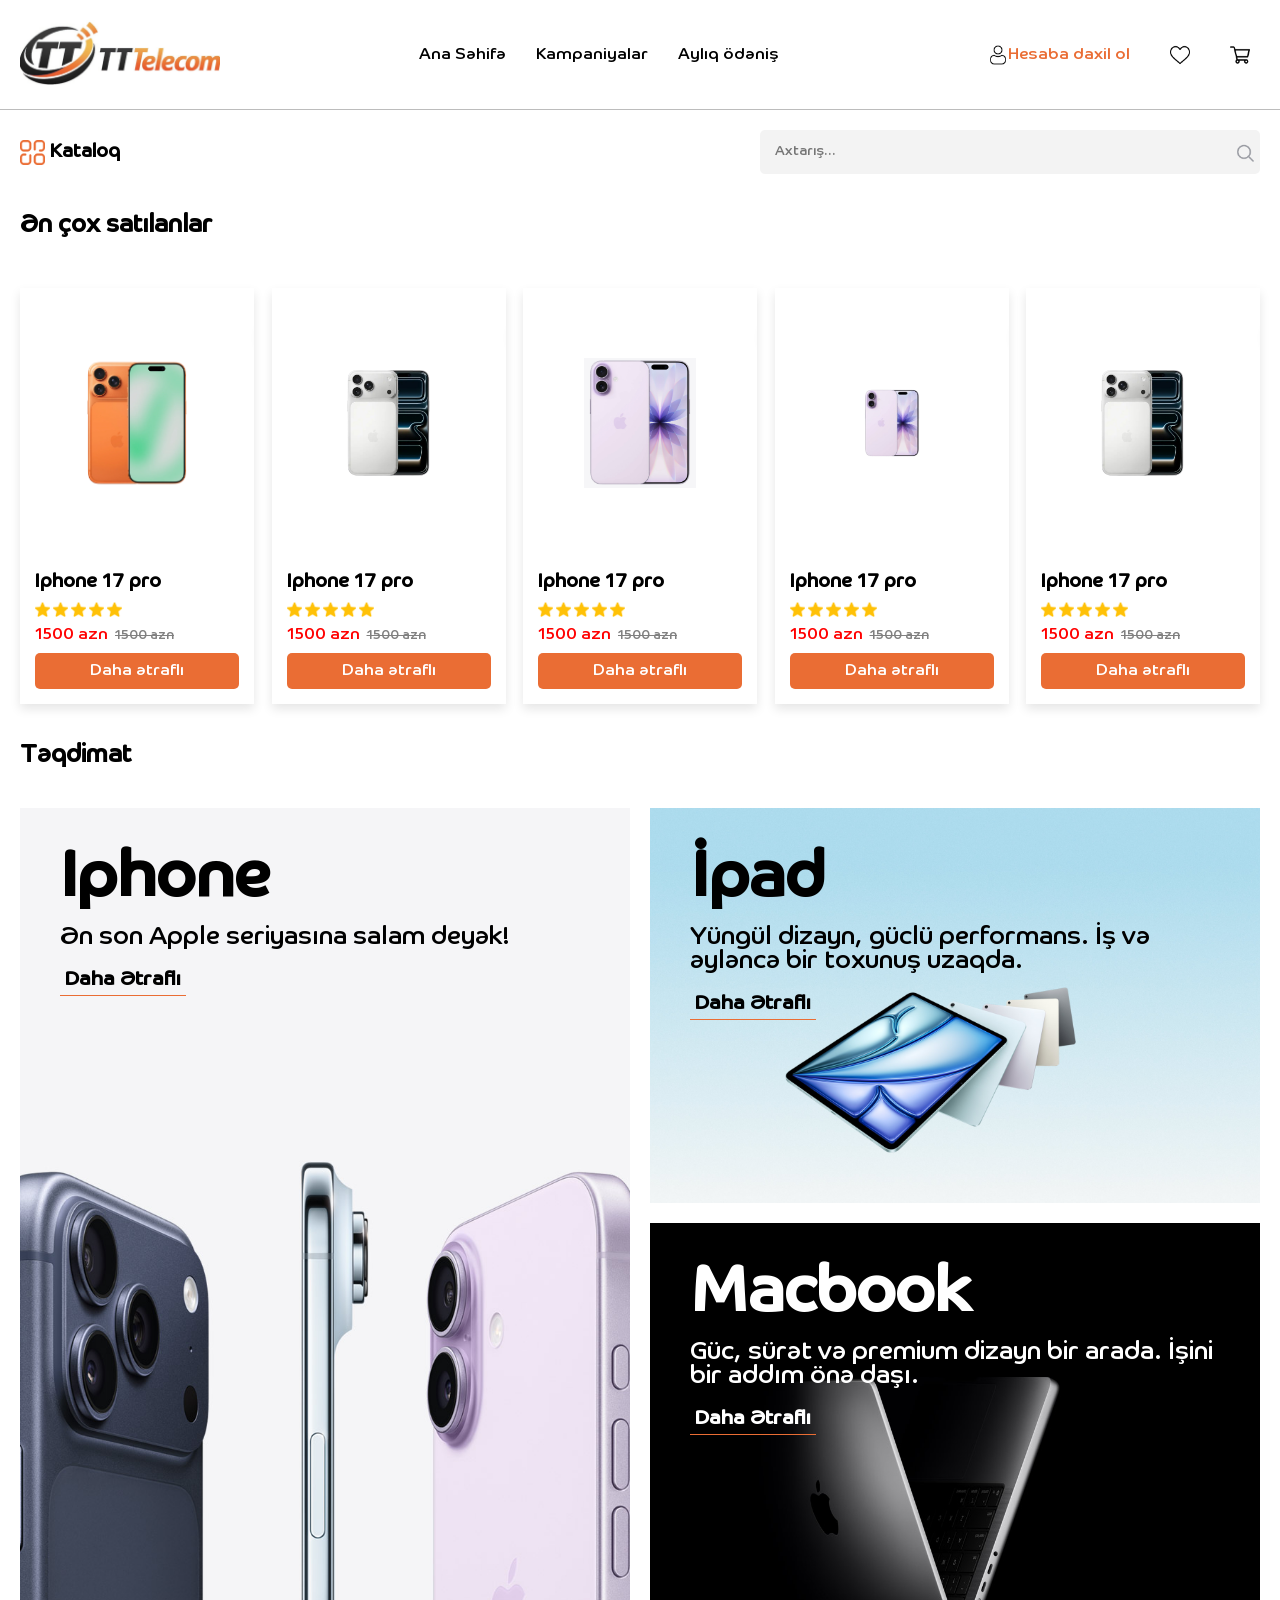
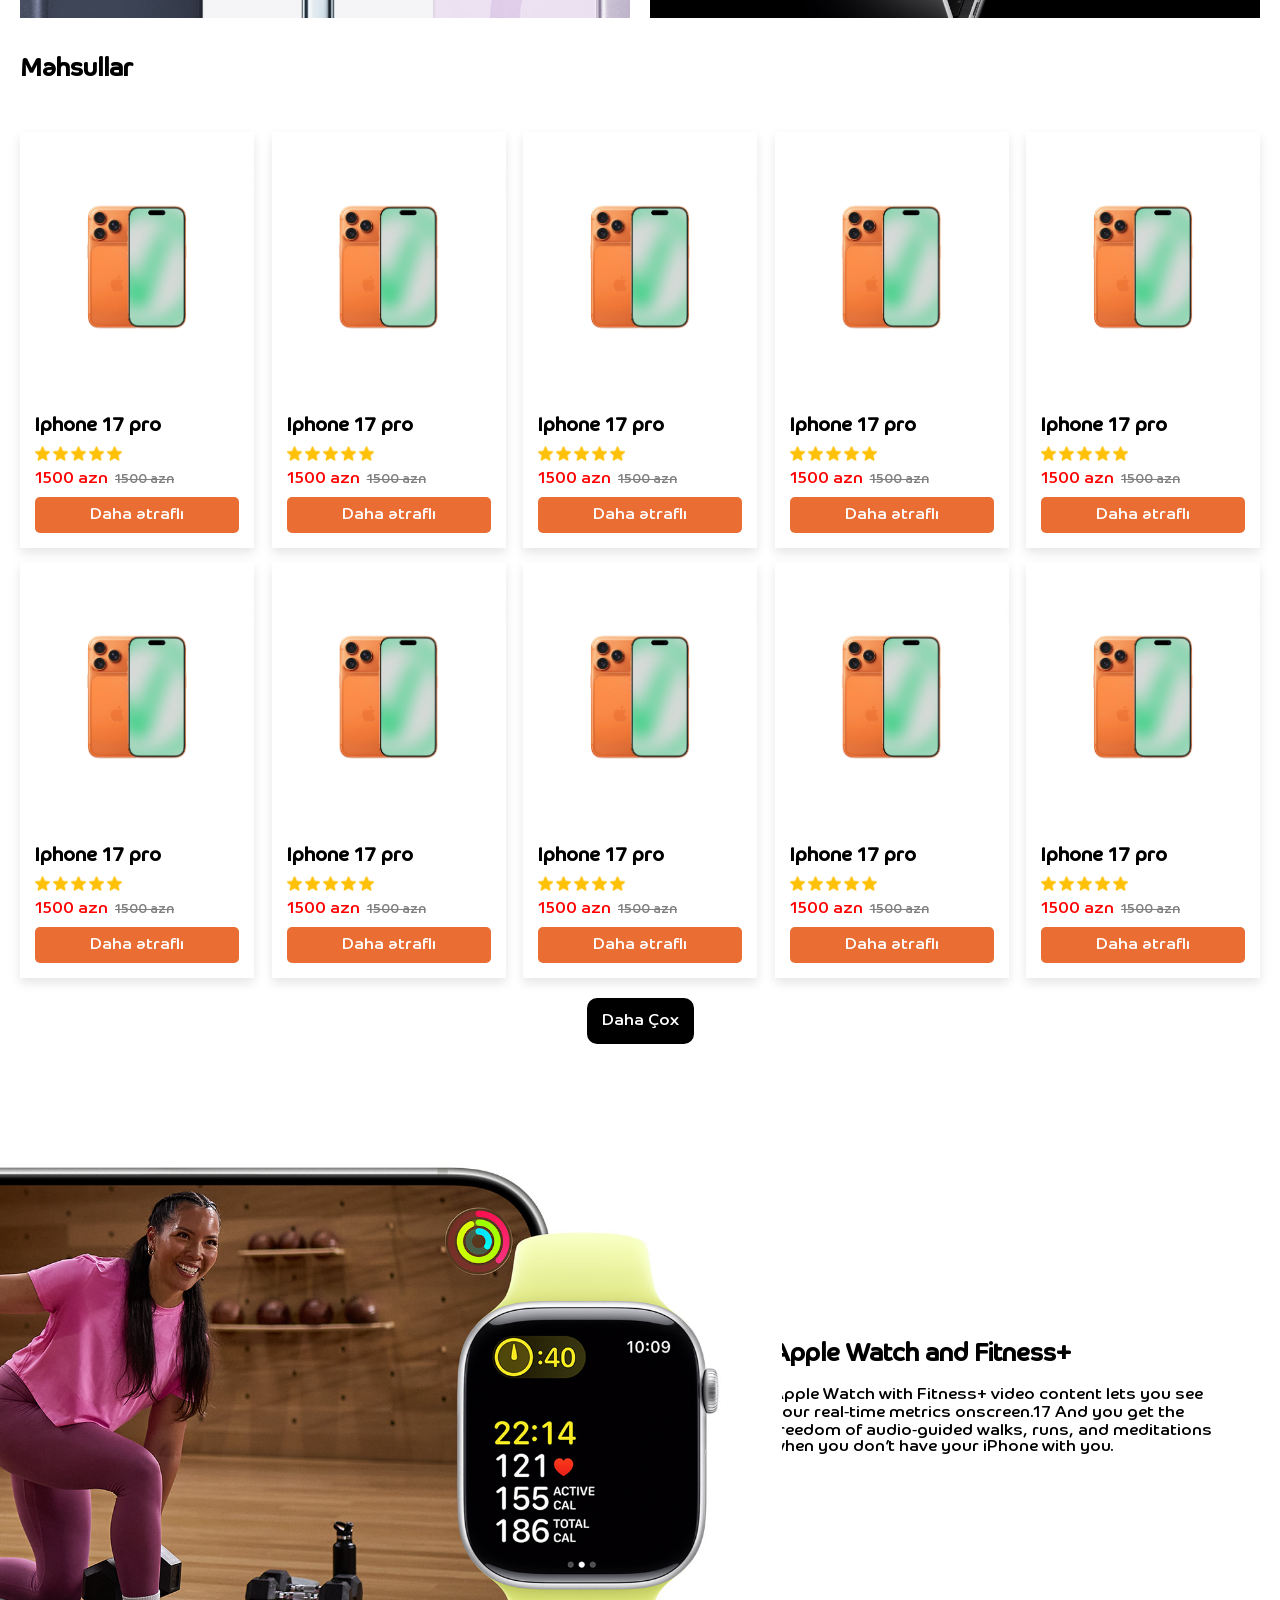
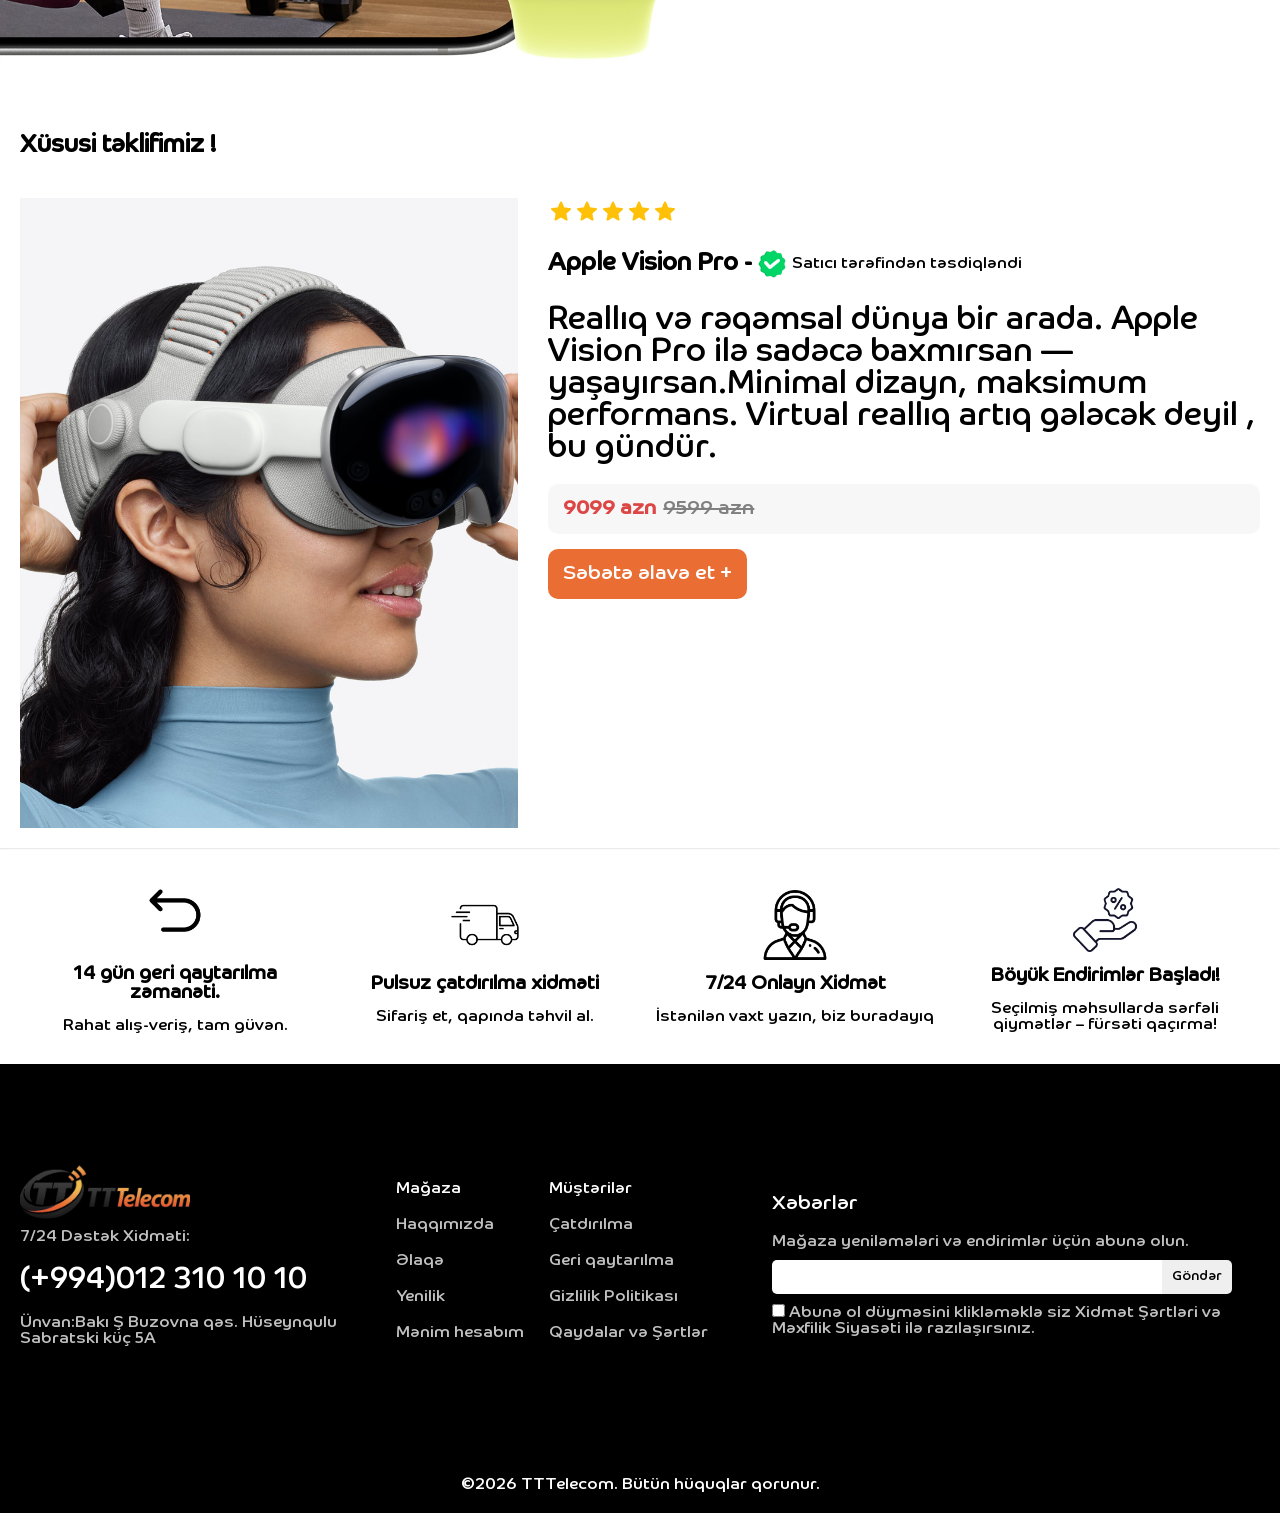
==== commit 779b9666: "Add files via upload" ====
--- a/index.html
+++ b/index.html
@@ -3,10 +3,11 @@
   <head>
     <meta charset="UTF-8" />
     <meta name="viewport" content="width=device-width, initial-scale=1.0" />
-    <link rel="stylesheet" href="style.css" />
-    <link rel="stylesheet" href="media.css" />
-    <title>Document</title>
+    <link rel="stylesheet" href="tt.css" />
+    <link rel="stylesheet" href="ttmedia.css" />
+    <title>TTTelecom</title>
   </head>
+
   <body>
     <!--Navbar-->
     <header>
@@ -16,22 +17,23 @@
         </div>
         <div class="nav-text">
           <ul>
-            <li><a href="">Ana Səhifə</a></li>
-            <li><a href="">Məhsullar</a></li>
-            <li><a href="">Haqqımızda</a></li>
-            <li><a href="">Əlaqə</a></li>
+            <li><a href="index.html">Ana Səhifə</a></li>
+            <li><a href="">Kampaniyalar</a></li>
+            <li><a href="">Aylıq ödəniş</a></li>
           </ul>
         </div>
         <div class="nav-user">
           <ul>
             <li>
-              <a href=""><img src="img/user-icon.png" alt="" /></a>
+              <a href="login.html" id="user">
+                <img src="img/user-icon.png" alt="" />Hesaba daxil ol
+              </a>
             </li>
             <li>
-              <a href=""><img src="img/like-icon.png" alt="" /></a>
+              <a href="like.html"><img src="img/like-icon.png" alt="" /></a>
             </li>
             <li>
-              <a href=""><img src="img/basket-icon.png" alt="" /></a>
+              <a href="sebet.html"><img src="img/basket-icon.png" alt="" /></a>
             </li>
           </ul>
           <div class="nav-bars">
@@ -42,29 +44,30 @@
     </header>
     <div class="offcanvas" id="offcanvas">
       <div class="offcanvas-header">
-        <img src="img/logo-black-removebg-preview.png" alt="">
-        <img src="img/close.png" id="close">
-      </div>
-      <hr>
+        <img src="img/logo-black-removebg-preview.png" alt="" />
+        <img src="img/close.png" id="close" />
+      </div>
+      <hr />
       <div class="offcanvas-body">
         <div class="offcanvas-text">
           <ul>
-            <li><a href="">Ana Səhifə</a></li>
-            <li><a href="">Məhsullar</a></li>
-            <li><a href="">Haqqımızda</a></li>
-            <li><a href="">Əlaqə</a></li>
+            <li><a href="index.html">Ana Səhifə</a></li>
+            <li><a href="">Kampaniyalar</a></li>
+            <li><a href="">Aylıq ödəniş</a></li>
           </ul>
         </div>
         <div class="offcanvas-user">
           <ul>
             <li>
-              <a href=""><img src="img/user-icon.png" alt="" />Hesaba daxil ol</a>
+              <a href="login.html">
+                <img src="img/user-icon.png" alt="" />Hesaba daxil ol
+              </a>
             </li>
             <li>
-              <a href=""><img src="img/like-icon.png" alt="" />Favoriləriniz</a>
+              <a href="like.html"><img src="img/like-icon.png" alt="" />Favoriləriniz</a>
             </li>
             <li>
-              <a href=""><img src="img/basket-icon.png" alt="" />Səbət</a>
+              <a href="card.html"><img src="img/basket-icon.png" alt="" />Səbət</a>
             </li>
           </ul>
         </div>
@@ -73,15 +76,157 @@
     <!--Category-->
     <section>
       <div class="category">
-        <div class="category-header" id="category">Kateqoriyalar <img src="img/down-arrow.png" id="downarrow" alt=""></div>
-        <div class="category-body" id="categorybody">
-          <ul>
-            <li><a href="">Iphone 17 <img src="img/down-arrow.png" alt=""></a></li>
-            <li><a href="">Iphone 16 <img src="img/down-arrow.png" alt=""></a></li>
-            <li><a href="">Iphone 15 <img src="img/down-arrow.png" alt=""></a></li>
-            <li><a href="">Iphone 14 <img src="img/down-arrow.png" alt=""></a></li>
-            <li><a href="">Iphone 13 <img src="img/down-arrow.png" alt=""></a></li>
-          </ul>
+        <div class="kataloq">
+          <div id="menu">
+            <img src="img/cataloq.png" alt="" />
+            <h3>Kataloq</h3>
+          </div>
+        </div>
+        <div class="category-seacrh">
+          <div class="search">
+            <input type="seacrh" placeholder="Axtarış..." />
+            <img src="img/search.png" alt="" />
+          </div>
+        </div>
+        <div class="open-kataloq">
+          <div class="kataloq-menu">
+            <ul>
+              <li id="smartphone" data-target="smart-menu" class="kat-active">
+                <img src="img/smartphone.png" alt="" /> Telefonlar
+              </li>
+              <li id="tablet" data-target="tablet-menu">
+                <img src="img/tablet.png" alt="" /> Planşetlər
+              </li>
+              <li id="laptop" data-target="laptop-menu">
+                <img src="img/laptop.png" alt="" /> Noutbooklar
+              </li>
+              <li id="headphone" data-target="headphone-menu">
+                <img src="img/headphones.png" alt="" /> Qulaqcıqlar
+              </li>
+              <li id="watch" data-target="watch-menu">
+                <img src="img/apple.png" alt="" /> Saatlar
+              </li>
+              <li id="other" data-target="other-menu">
+                <img src="img/menu.png" alt="" /> Digər
+              </li>
+            </ul>
+          </div>
+          <div class="kataloq-product">
+            <div class="kataloq-close">
+              <span id="kataloq-back"
+                ><img src="img/back2.png" alt="" />Geri</span
+              >
+              <span id="kataloq-close"><img src="img/close.png" alt="" /></span>
+            </div>
+            <div class="smartphones" id="smart-menu">
+              <div class="smart-item">
+                <h3>Iphone</h3>
+                <img src="img/smart-easy-removebg-preview.png" alt="" />
+              </div>
+              <div class="smart-item">
+                <h3>Iphone plus</h3>
+                <img src="img/smart-plus-removebg-preview.png" alt="" />
+              </div>
+              <div class="smart-item">
+                <h3>Iphone pro</h3>
+                <img src="img/smart-air-removebg-preview.png" alt="" />
+              </div>
+              <div class="smart-item">
+                <h3>Iphone pro max</h3>
+                <img src="img/smart-pro-removebg-preview.png" alt="" />
+              </div>
+            </div>
+            <div class="smartphones tab" id="tablet-menu">
+              <div class="smart-item">
+                <h3>Ipad</h3>
+                <img src="img/ipad-1.jpg" alt="" />
+              </div>
+              <div class="smart-item">
+                <h3>Ipad mini</h3>
+                <img src="img/ipad-2.jpg" alt="" />
+              </div>
+              <div class="smart-item">
+                <h3>Ipad air</h3>
+                <img src="img/ipad-3.jpg" alt="" />
+              </div>
+              <div class="smart-item">
+                <h3>Ipad pro</h3>
+                <img src="img/ipad-4.jpg" alt="" />
+              </div>
+            </div>
+            <div class="smartphones lap" id="laptop-menu">
+              <div class="smart-item">
+                <h3>Macbook Neo</h3>
+                <img src="img/labb-1.png" alt="" />
+              </div>
+              <div class="smart-item">
+                <h3>Macbook Air</h3>
+                <img src="img/labb-2.png" alt="" />
+              </div>
+              <div class="smart-item">
+                <h3>Macbook Pro</h3>
+                <img src="img/labb-3.png" alt="" />
+              </div>
+              <div class="smart-item">
+                <h3>IMac</h3>
+                <img src="img/labb-4.png" alt="" />
+              </div>
+            </div>
+            <div class="smartphones tab" id="headphone-menu">
+              <div class="smart-item">
+                <h3>Airpods</h3>
+                <img src="img/airpods-4.png" alt="" />
+              </div>
+              <div class="smart-item">
+                <h3>Airpods 3</h3>
+                <img src="img/airpods-1.png" alt="" />
+              </div>
+              <div class="smart-item">
+                <h3>Airpods pro</h3>
+                <img src="img/airpods-2.png" alt="" />
+              </div>
+              <div class="smart-item">
+                <h3>Airpods Max</h3>
+                <img src="img/airpods-3.png" alt="" />
+              </div>
+            </div>
+            <div class="smartphones tab" id="watch-menu">
+              <div class="smart-item">
+                <h3>Watch SE</h3>
+                <img src="img/watchh-1.png" alt="" />
+              </div>
+              <div class="smart-item">
+                <h3>Watch 11</h3>
+                <img src="img/watchh-2.png" alt="" />
+              </div>
+              <div class="smart-item">
+                <h3>Watch Ultra</h3>
+                <img src="img/watchh-3.png" alt="" />
+              </div>
+              <div class="smart-item">
+                <h3>Watch Ultra</h3>
+                <img src="img/watchh-3.png" alt="" />
+              </div>
+            </div>
+            <div class="smartphones tab" id="other-menu">
+              <div class="smart-item">
+                <h3>Case</h3>
+                <img src="img/other-1.png" alt="" />
+              </div>
+              <div class="smart-item">
+                <h3>Band</h3>
+                <img src="img/other-3.png" alt="" />
+              </div>
+              <div class="smart-item">
+                <h3>Mouse</h3>
+                <img src="img/other-2.png" alt="" />
+              </div>
+              <div class="smart-item">
+                <h3>Headphone</h3>
+                <img src="img/other-4.png" alt="" />
+              </div>
+            </div>
+          </div>
         </div>
       </div>
     </section>
@@ -92,126 +237,126 @@
         <div class="best-container">
           <div class="item">
             <div class="item-img">
-              <img src="img/17pro.webp" alt="">
-              <div class="item-like">
-                <a href=""><img src="img/like-icon.png" alt=""></a>
-              </div>
-              <div class="item-add">
-                <a href="">Səbətə əlavə et</a>
-              </div>
-            </div>
-            <div class="item-text">
-              <h3>Iphone 17 pro</h3>
-              <div class="item-star">
-                <img src="img/star.png" alt="">
-                <img src="img/star.png" alt="">
-                <img src="img/star.png" alt="">
-                <img src="img/star.png" alt="">
-                <img src="img/star.png" alt="">
-              </div>
-              <div class="item-price">
-                <span>1500 azn</span>
-                <span class="sale-off">1500 azn</span>
-              </div>
-              <a href="">Daha ətraflı</a>
-            </div>
-          </div>
-          <div class="item">
-            <div class="item-img">
-              <img src="img/17pro.webp" alt="">
-              <div class="item-like">
-                <a href=""><img src="img/like-icon.png" alt=""></a>
-              </div>
-              <div class="item-add">
-                <a href="">Səbətə əlavə et</a>
-              </div>
-            </div>
-            <div class="item-text">
-              <h3>Iphone 17 pro</h3>
-              <div class="item-star">
-                <img src="img/star.png" alt="">
-                <img src="img/star.png" alt="">
-                <img src="img/star.png" alt="">
-                <img src="img/star.png" alt="">
-                <img src="img/star.png" alt="">
-              </div>
-              <div class="item-price">
-                <span>1500 azn</span>
-                <span class="sale-off">1500 azn</span>
-              </div>
-              <a href="">Daha ətraflı</a>
-            </div>
-          </div>
-          <div class="item">
-            <div class="item-img">
-              <img src="img/17pro.webp" alt="">
-              <div class="item-like">
-                <a href=""><img src="img/like-icon.png" alt=""></a>
-              </div>
-              <div class="item-add">
-                <a href="">Səbətə əlavə et</a>
-              </div>
-            </div>
-            <div class="item-text">
-              <h3>Iphone 17 pro</h3>
-              <div class="item-star">
-                <img src="img/star.png" alt="">
-                <img src="img/star.png" alt="">
-                <img src="img/star.png" alt="">
-                <img src="img/star.png" alt="">
-                <img src="img/star.png" alt="">
-              </div>
-              <div class="item-price">
-                <span>1500 azn</span>
-                <span class="sale-off">1500 azn</span>
-              </div>
-              <a href="">Daha ətraflı</a>
-            </div>
-          </div>
-          <div class="item">
-            <div class="item-img">
-              <img src="img/17pro.webp" alt="">
-              <div class="item-like">
-                <a href=""><img src="img/like-icon.png" alt=""></a>
-              </div>
-              <div class="item-add">
-                <a href="">Səbətə əlavə et</a>
-              </div>
-            </div>
-            <div class="item-text">
-              <h3>Iphone 17 pro</h3>
-              <div class="item-star">
-                <img src="img/star.png" alt="">
-                <img src="img/star.png" alt="">
-                <img src="img/star.png" alt="">
-                <img src="img/star.png" alt="">
-                <img src="img/star.png" alt="">
-              </div>
-              <div class="item-price">
-                <span>1500 azn</span>
-                <span class="sale-off">1500 azn</span>
-              </div>
-              <a href="">Daha ətraflı</a>
-            </div>
-          </div>
-          <div class="item">
-            <div class="item-img">
-              <img src="img/17pro.webp" alt="">
-              <div class="item-like">
-                <a href=""><img src="img/like-icon.png" alt=""></a>
-              </div>
-              <div class="item-add">
-                <a href="">Səbətə əlavə et</a>
-              </div>
-            </div>
-            <div class="item-text">
-              <h3>Iphone 17 pro</h3>
-              <div class="item-star">
-                <img src="img/star.png" alt="">
-                <img src="img/star.png" alt="">
-                <img src="img/star.png" alt="">
-                <img src="img/star.png" alt="">
-                <img src="img/star.png" alt="">
+              <img src="img/17pro.webp" alt="" />
+              <div class="item-like">
+                <a href=""><img src="img/like-icon.png" alt="" /></a>
+              </div>
+              <div class="item-add">
+                <a href="sebet.html">Səbətə əlavə et</a>
+              </div>
+            </div>
+            <div class="item-text">
+              <h3>Iphone 17 pro</h3>
+              <div class="item-star">
+                <img src="img/star.png" alt="" />
+                <img src="img/star.png" alt="" />
+                <img src="img/star.png" alt="" />
+                <img src="img/star.png" alt="" />
+                <img src="img/star.png" alt="" />
+              </div>
+              <div class="item-price">
+                <span>1500 azn</span>
+                <span class="sale-off">1500 azn</span>
+              </div>
+              <a href="card.html">Daha ətraflı</a>
+            </div>
+          </div>
+          <div class="item">
+            <div class="item-img">
+              <img src="img/iphone-removebg-preview.png" alt="" />
+              <div class="item-like">
+                <a href=""><img src="img/like-icon.png" alt="" /></a>
+              </div>
+              <div class="item-add">
+                <a href="">Səbətə əlavə et</a>
+              </div>
+            </div>
+            <div class="item-text">
+              <h3>Iphone 17 pro</h3>
+              <div class="item-star">
+                <img src="img/star.png" alt="" />
+                <img src="img/star.png" alt="" />
+                <img src="img/star.png" alt="" />
+                <img src="img/star.png" alt="" />
+                <img src="img/star.png" alt="" />
+              </div>
+              <div class="item-price">
+                <span>1500 azn</span>
+                <span class="sale-off">1500 azn</span>
+              </div>
+              <a href="">Daha ətraflı</a>
+            </div>
+          </div>
+          <div class="item">
+            <div class="item-img">
+              <img src="img/Iphone17-purple.jpg" alt="" />
+              <div class="item-like">
+                <a href=""><img src="img/like-icon.png" alt="" /></a>
+              </div>
+              <div class="item-add">
+                <a href="">Səbətə əlavə et</a>
+              </div>
+            </div>
+            <div class="item-text">
+              <h3>Iphone 17 pro</h3>
+              <div class="item-star">
+                <img src="img/star.png" alt="" />
+                <img src="img/star.png" alt="" />
+                <img src="img/star.png" alt="" />
+                <img src="img/star.png" alt="" />
+                <img src="img/star.png" alt="" />
+              </div>
+              <div class="item-price">
+                <span>1500 azn</span>
+                <span class="sale-off">1500 azn</span>
+              </div>
+              <a href="">Daha ətraflı</a>
+            </div>
+          </div>
+          <div class="item">
+            <div class="item-img">
+              <img src="img/Iphone17-purple-removebg-preview.png" alt="" />
+              <div class="item-like">
+                <a href=""><img src="img/like-icon.png" alt="" /></a>
+              </div>
+              <div class="item-add">
+                <a href="">Səbətə əlavə et</a>
+              </div>
+            </div>
+            <div class="item-text">
+              <h3>Iphone 17 pro</h3>
+              <div class="item-star">
+                <img src="img/star.png" alt="" />
+                <img src="img/star.png" alt="" />
+                <img src="img/star.png" alt="" />
+                <img src="img/star.png" alt="" />
+                <img src="img/star.png" alt="" />
+              </div>
+              <div class="item-price">
+                <span>1500 azn</span>
+                <span class="sale-off">1500 azn</span>
+              </div>
+              <a href="">Daha ətraflı</a>
+            </div>
+          </div>
+          <div class="item">
+            <div class="item-img">
+              <img src="img/iphone-removebg-preview.png" alt="" />
+              <div class="item-like">
+                <a href=""><img src="img/like-icon.png" alt="" /></a>
+              </div>
+              <div class="item-add">
+                <a href="">Səbətə əlavə et</a>
+              </div>
+            </div>
+            <div class="item-text">
+              <h3>Iphone 17 pro</h3>
+              <div class="item-star">
+                <img src="img/star.png" alt="" />
+                <img src="img/star.png" alt="" />
+                <img src="img/star.png" alt="" />
+                <img src="img/star.png" alt="" />
+                <img src="img/star.png" alt="" />
               </div>
               <div class="item-price">
                 <span>1500 azn</span>
@@ -230,7 +375,7 @@
       </div>
       <div class="overview">
         <div class="left-view">
-          <img src="img/view-bg.jpg" alt="">
+          <img src="img/view-bg.jpg" alt="" />
           <div class="view-text">
             <h1>Iphone</h1>
             <p>Ən son Apple seriyasına salam deyək!</p>
@@ -239,20 +384,26 @@
         </div>
         <div class="right-view">
           <div class="view-item">
-            <img src="img/view-bg2.jpg" alt="">
+            <img src="img/view-bg2.jpg" alt="" />
             <div class="view-text">
-            <h1>İpad</h1>
-            <p>Yüngül dizayn, güclü performans. İş və əyləncə bir toxunuş uzaqda.</p>
-            <a href="">Daha Ətraflı</a>
-          </div>
+              <h1>İpad</h1>
+              <p>
+                Yüngül dizayn, güclü performans. İş və əyləncə bir toxunuş
+                uzaqda.
+              </p>
+              <a href="">Daha Ətraflı</a>
+            </div>
           </div>
           <div class="view-item">
-            <img src="img/view-bg3.jpg" alt="">
+            <img src="img/view-bg3.jpg" alt="" />
             <div class="view-text view-3">
-            <h1>Macbook</h1>
-            <p>Güc, sürət və premium dizayn bir arada. İşini bir addım önə daşı.</p>
-            <a href="#">Daha Ətraflı</a>
-          </div>
+              <h1>Macbook</h1>
+              <p>
+                Güc, sürət və premium dizayn bir arada. İşini bir addım önə
+                daşı.
+              </p>
+              <a href="#">Daha Ətraflı</a>
+            </div>
           </div>
         </div>
       </div>
@@ -264,256 +415,256 @@
         <div class="best-container">
           <div class="item">
             <div class="item-img">
-              <img src="img/17pro.webp" alt="">
-              <div class="item-like">
-                <a href=""><img src="img/like-icon.png" alt=""></a>
-              </div>
-              <div class="item-add">
-                <a href="">Səbətə əlavə et</a>
-              </div>
-            </div>
-            <div class="item-text">
-              <h3>Iphone 17 pro</h3>
-              <div class="item-star">
-                <img src="img/star.png" alt="">
-                <img src="img/star.png" alt="">
-                <img src="img/star.png" alt="">
-                <img src="img/star.png" alt="">
-                <img src="img/star.png" alt="">
-              </div>
-              <div class="item-price">
-                <span>1500 azn</span>
-                <span class="sale-off">1500 azn</span>
-              </div>
-              <a href="">Daha ətraflı</a>
-            </div>
-          </div>
-          <div class="item">
-            <div class="item-img">
-              <img src="img/17pro.webp" alt="">
-              <div class="item-like">
-                <a href=""><img src="img/like-icon.png" alt=""></a>
-              </div>
-              <div class="item-add">
-                <a href="">Səbətə əlavə et</a>
-              </div>
-            </div>
-            <div class="item-text">
-              <h3>Iphone 17 pro</h3>
-              <div class="item-star">
-                <img src="img/star.png" alt="">
-                <img src="img/star.png" alt="">
-                <img src="img/star.png" alt="">
-                <img src="img/star.png" alt="">
-                <img src="img/star.png" alt="">
-              </div>
-              <div class="item-price">
-                <span>1500 azn</span>
-                <span class="sale-off">1500 azn</span>
-              </div>
-              <a href="">Daha ətraflı</a>
-            </div>
-          </div>
-          <div class="item">
-            <div class="item-img">
-              <img src="img/17pro.webp" alt="">
-              <div class="item-like">
-                <a href=""><img src="img/like-icon.png" alt=""></a>
-              </div>
-              <div class="item-add">
-                <a href="">Səbətə əlavə et</a>
-              </div>
-            </div>
-            <div class="item-text">
-              <h3>Iphone 17 pro</h3>
-              <div class="item-star">
-                <img src="img/star.png" alt="">
-                <img src="img/star.png" alt="">
-                <img src="img/star.png" alt="">
-                <img src="img/star.png" alt="">
-                <img src="img/star.png" alt="">
-              </div>
-              <div class="item-price">
-                <span>1500 azn</span>
-                <span class="sale-off">1500 azn</span>
-              </div>
-              <a href="">Daha ətraflı</a>
-            </div>
-          </div>
-          <div class="item">
-            <div class="item-img">
-              <img src="img/17pro.webp" alt="">
-              <div class="item-like">
-                <a href=""><img src="img/like-icon.png" alt=""></a>
-              </div>
-              <div class="item-add">
-                <a href="">Səbətə əlavə et</a>
-              </div>
-            </div>
-            <div class="item-text">
-              <h3>Iphone 17 pro</h3>
-              <div class="item-star">
-                <img src="img/star.png" alt="">
-                <img src="img/star.png" alt="">
-                <img src="img/star.png" alt="">
-                <img src="img/star.png" alt="">
-                <img src="img/star.png" alt="">
-              </div>
-              <div class="item-price">
-                <span>1500 azn</span>
-                <span class="sale-off">1500 azn</span>
-              </div>
-              <a href="">Daha ətraflı</a>
-            </div>
-          </div>
-          <div class="item">
-            <div class="item-img">
-              <img src="img/17pro.webp" alt="">
-              <div class="item-like">
-                <a href=""><img src="img/like-icon.png" alt=""></a>
-              </div>
-              <div class="item-add">
-                <a href="">Səbətə əlavə et</a>
-              </div>
-            </div>
-            <div class="item-text">
-              <h3>Iphone 17 pro</h3>
-              <div class="item-star">
-                <img src="img/star.png" alt="">
-                <img src="img/star.png" alt="">
-                <img src="img/star.png" alt="">
-                <img src="img/star.png" alt="">
-                <img src="img/star.png" alt="">
-              </div>
-              <div class="item-price">
-                <span>1500 azn</span>
-                <span class="sale-off">1500 azn</span>
-              </div>
-              <a href="">Daha ətraflı</a>
-            </div>
-          </div>
-         <div class="item">
-            <div class="item-img">
-              <img src="img/17pro.webp" alt="">
-              <div class="item-like">
-                <a href=""><img src="img/like-icon.png" alt=""></a>
-              </div>
-              <div class="item-add">
-                <a href="">Səbətə əlavə et</a>
-              </div>
-            </div>
-            <div class="item-text">
-              <h3>Iphone 17 pro</h3>
-              <div class="item-star">
-                <img src="img/star.png" alt="">
-                <img src="img/star.png" alt="">
-                <img src="img/star.png" alt="">
-                <img src="img/star.png" alt="">
-                <img src="img/star.png" alt="">
-              </div>
-              <div class="item-price">
-                <span>1500 azn</span>
-                <span class="sale-off">1500 azn</span>
-              </div>
-              <a href="">Daha ətraflı</a>
-            </div>
-          </div>
-          <div class="item">
-            <div class="item-img">
-              <img src="img/17pro.webp" alt="">
-              <div class="item-like">
-                <a href=""><img src="img/like-icon.png" alt=""></a>
-              </div>
-              <div class="item-add">
-                <a href="">Səbətə əlavə et</a>
-              </div>
-            </div>
-            <div class="item-text">
-              <h3>Iphone 17 pro</h3>
-              <div class="item-star">
-                <img src="img/star.png" alt="">
-                <img src="img/star.png" alt="">
-                <img src="img/star.png" alt="">
-                <img src="img/star.png" alt="">
-                <img src="img/star.png" alt="">
-              </div>
-              <div class="item-price">
-                <span>1500 azn</span>
-                <span class="sale-off">1500 azn</span>
-              </div>
-              <a href="">Daha ətraflı</a>
-            </div>
-          </div>
-          <div class="item">
-            <div class="item-img">
-              <img src="img/17pro.webp" alt="">
-              <div class="item-like">
-                <a href=""><img src="img/like-icon.png" alt=""></a>
-              </div>
-              <div class="item-add">
-                <a href="">Səbətə əlavə et</a>
-              </div>
-            </div>
-            <div class="item-text">
-              <h3>Iphone 17 pro</h3>
-              <div class="item-star">
-                <img src="img/star.png" alt="">
-                <img src="img/star.png" alt="">
-                <img src="img/star.png" alt="">
-                <img src="img/star.png" alt="">
-                <img src="img/star.png" alt="">
-              </div>
-              <div class="item-price">
-                <span>1500 azn</span>
-                <span class="sale-off">1500 azn</span>
-              </div>
-              <a href="">Daha ətraflı</a>
-            </div>
-          </div>
-          <div class="item">
-            <div class="item-img">
-              <img src="img/17pro.webp" alt="">
-              <div class="item-like">
-                <a href=""><img src="img/like-icon.png" alt=""></a>
-              </div>
-              <div class="item-add">
-                <a href="">Səbətə əlavə et</a>
-              </div>
-            </div>
-            <div class="item-text">
-              <h3>Iphone 17 pro</h3>
-              <div class="item-star">
-                <img src="img/star.png" alt="">
-                <img src="img/star.png" alt="">
-                <img src="img/star.png" alt="">
-                <img src="img/star.png" alt="">
-                <img src="img/star.png" alt="">
-              </div>
-              <div class="item-price">
-                <span>1500 azn</span>
-                <span class="sale-off">1500 azn</span>
-              </div>
-              <a href="">Daha ətraflı</a>
-            </div>
-          </div>
-          <div class="item">
-            <div class="item-img">
-              <img src="img/17pro.webp" alt="">
-              <div class="item-like">
-                <a href=""><img src="img/like-icon.png" alt=""></a>
-              </div>
-              <div class="item-add">
-                <a href="">Səbətə əlavə et</a>
-              </div>
-            </div>
-            <div class="item-text">
-              <h3>Iphone 17 pro</h3>
-              <div class="item-star">
-                <img src="img/star.png" alt="">
-                <img src="img/star.png" alt="">
-                <img src="img/star.png" alt="">
-                <img src="img/star.png" alt="">
-                <img src="img/star.png" alt="">
+              <img src="img/17pro.webp" alt="" />
+              <div class="item-like">
+                <a href=""><img src="img/like-icon.png" alt="" /></a>
+              </div>
+              <div class="item-add">
+                <a href="">Səbətə əlavə et</a>
+              </div>
+            </div>
+            <div class="item-text">
+              <h3>Iphone 17 pro</h3>
+              <div class="item-star">
+                <img src="img/star.png" alt="" />
+                <img src="img/star.png" alt="" />
+                <img src="img/star.png" alt="" />
+                <img src="img/star.png" alt="" />
+                <img src="img/star.png" alt="" />
+              </div>
+              <div class="item-price">
+                <span>1500 azn</span>
+                <span class="sale-off">1500 azn</span>
+              </div>
+              <a href="">Daha ətraflı</a>
+            </div>
+          </div>
+          <div class="item">
+            <div class="item-img">
+              <img src="img/17pro.webp" alt="" />
+              <div class="item-like">
+                <a href=""><img src="img/like-icon.png" alt="" /></a>
+              </div>
+              <div class="item-add">
+                <a href="">Səbətə əlavə et</a>
+              </div>
+            </div>
+            <div class="item-text">
+              <h3>Iphone 17 pro</h3>
+              <div class="item-star">
+                <img src="img/star.png" alt="" />
+                <img src="img/star.png" alt="" />
+                <img src="img/star.png" alt="" />
+                <img src="img/star.png" alt="" />
+                <img src="img/star.png" alt="" />
+              </div>
+              <div class="item-price">
+                <span>1500 azn</span>
+                <span class="sale-off">1500 azn</span>
+              </div>
+              <a href="">Daha ətraflı</a>
+            </div>
+          </div>
+          <div class="item">
+            <div class="item-img">
+              <img src="img/17pro.webp" alt="" />
+              <div class="item-like">
+                <a href=""><img src="img/like-icon.png" alt="" /></a>
+              </div>
+              <div class="item-add">
+                <a href="">Səbətə əlavə et</a>
+              </div>
+            </div>
+            <div class="item-text">
+              <h3>Iphone 17 pro</h3>
+              <div class="item-star">
+                <img src="img/star.png" alt="" />
+                <img src="img/star.png" alt="" />
+                <img src="img/star.png" alt="" />
+                <img src="img/star.png" alt="" />
+                <img src="img/star.png" alt="" />
+              </div>
+              <div class="item-price">
+                <span>1500 azn</span>
+                <span class="sale-off">1500 azn</span>
+              </div>
+              <a href="">Daha ətraflı</a>
+            </div>
+          </div>
+          <div class="item">
+            <div class="item-img">
+              <img src="img/17pro.webp" alt="" />
+              <div class="item-like">
+                <a href=""><img src="img/like-icon.png" alt="" /></a>
+              </div>
+              <div class="item-add">
+                <a href="">Səbətə əlavə et</a>
+              </div>
+            </div>
+            <div class="item-text">
+              <h3>Iphone 17 pro</h3>
+              <div class="item-star">
+                <img src="img/star.png" alt="" />
+                <img src="img/star.png" alt="" />
+                <img src="img/star.png" alt="" />
+                <img src="img/star.png" alt="" />
+                <img src="img/star.png" alt="" />
+              </div>
+              <div class="item-price">
+                <span>1500 azn</span>
+                <span class="sale-off">1500 azn</span>
+              </div>
+              <a href="">Daha ətraflı</a>
+            </div>
+          </div>
+          <div class="item">
+            <div class="item-img">
+              <img src="img/17pro.webp" alt="" />
+              <div class="item-like">
+                <a href=""><img src="img/like-icon.png" alt="" /></a>
+              </div>
+              <div class="item-add">
+                <a href="">Səbətə əlavə et</a>
+              </div>
+            </div>
+            <div class="item-text">
+              <h3>Iphone 17 pro</h3>
+              <div class="item-star">
+                <img src="img/star.png" alt="" />
+                <img src="img/star.png" alt="" />
+                <img src="img/star.png" alt="" />
+                <img src="img/star.png" alt="" />
+                <img src="img/star.png" alt="" />
+              </div>
+              <div class="item-price">
+                <span>1500 azn</span>
+                <span class="sale-off">1500 azn</span>
+              </div>
+              <a href="">Daha ətraflı</a>
+            </div>
+          </div>
+          <div class="item">
+            <div class="item-img">
+              <img src="img/17pro.webp" alt="" />
+              <div class="item-like">
+                <a href=""><img src="img/like-icon.png" alt="" /></a>
+              </div>
+              <div class="item-add">
+                <a href="">Səbətə əlavə et</a>
+              </div>
+            </div>
+            <div class="item-text">
+              <h3>Iphone 17 pro</h3>
+              <div class="item-star">
+                <img src="img/star.png" alt="" />
+                <img src="img/star.png" alt="" />
+                <img src="img/star.png" alt="" />
+                <img src="img/star.png" alt="" />
+                <img src="img/star.png" alt="" />
+              </div>
+              <div class="item-price">
+                <span>1500 azn</span>
+                <span class="sale-off">1500 azn</span>
+              </div>
+              <a href="">Daha ətraflı</a>
+            </div>
+          </div>
+          <div class="item">
+            <div class="item-img">
+              <img src="img/17pro.webp" alt="" />
+              <div class="item-like">
+                <a href=""><img src="img/like-icon.png" alt="" /></a>
+              </div>
+              <div class="item-add">
+                <a href="">Səbətə əlavə et</a>
+              </div>
+            </div>
+            <div class="item-text">
+              <h3>Iphone 17 pro</h3>
+              <div class="item-star">
+                <img src="img/star.png" alt="" />
+                <img src="img/star.png" alt="" />
+                <img src="img/star.png" alt="" />
+                <img src="img/star.png" alt="" />
+                <img src="img/star.png" alt="" />
+              </div>
+              <div class="item-price">
+                <span>1500 azn</span>
+                <span class="sale-off">1500 azn</span>
+              </div>
+              <a href="">Daha ətraflı</a>
+            </div>
+          </div>
+          <div class="item">
+            <div class="item-img">
+              <img src="img/17pro.webp" alt="" />
+              <div class="item-like">
+                <a href=""><img src="img/like-icon.png" alt="" /></a>
+              </div>
+              <div class="item-add">
+                <a href="">Səbətə əlavə et</a>
+              </div>
+            </div>
+            <div class="item-text">
+              <h3>Iphone 17 pro</h3>
+              <div class="item-star">
+                <img src="img/star.png" alt="" />
+                <img src="img/star.png" alt="" />
+                <img src="img/star.png" alt="" />
+                <img src="img/star.png" alt="" />
+                <img src="img/star.png" alt="" />
+              </div>
+              <div class="item-price">
+                <span>1500 azn</span>
+                <span class="sale-off">1500 azn</span>
+              </div>
+              <a href="">Daha ətraflı</a>
+            </div>
+          </div>
+          <div class="item">
+            <div class="item-img">
+              <img src="img/17pro.webp" alt="" />
+              <div class="item-like">
+                <a href=""><img src="img/like-icon.png" alt="" /></a>
+              </div>
+              <div class="item-add">
+                <a href="">Səbətə əlavə et</a>
+              </div>
+            </div>
+            <div class="item-text">
+              <h3>Iphone 17 pro</h3>
+              <div class="item-star">
+                <img src="img/star.png" alt="" />
+                <img src="img/star.png" alt="" />
+                <img src="img/star.png" alt="" />
+                <img src="img/star.png" alt="" />
+                <img src="img/star.png" alt="" />
+              </div>
+              <div class="item-price">
+                <span>1500 azn</span>
+                <span class="sale-off">1500 azn</span>
+              </div>
+              <a href="">Daha ətraflı</a>
+            </div>
+          </div>
+          <div class="item">
+            <div class="item-img">
+              <img src="img/17pro.webp" alt="" />
+              <div class="item-like">
+                <a href=""><img src="img/like-icon.png" alt="" /></a>
+              </div>
+              <div class="item-add">
+                <a href="">Səbətə əlavə et</a>
+              </div>
+            </div>
+            <div class="item-text">
+              <h3>Iphone 17 pro</h3>
+              <div class="item-star">
+                <img src="img/star.png" alt="" />
+                <img src="img/star.png" alt="" />
+                <img src="img/star.png" alt="" />
+                <img src="img/star.png" alt="" />
+                <img src="img/star.png" alt="" />
               </div>
               <div class="item-price">
                 <span>1500 azn</span>
@@ -528,38 +679,52 @@
         </div>
       </div>
     </section>
-     <!---->
+    <!---->
     <section>
       <div class="overview-2">
         <div class="view-2">
-          <img src="img/watch-bg2.jpg" alt="">
+          <img src="img/watch-bg2.jpg" alt="" />
           <div class="over2-text">
             <h1>Apple Watch and Fitness+</h1>
-            <p>Apple Watch with Fitness+ video content lets you see your real‑time metrics onscreen.17 And you get the freedom of audio‑guided walks, runs, and meditations when you don’t have your iPhone with you.</p>
+            <p>
+              Apple Watch with Fitness+ video content lets you see your
+              real‑time metrics onscreen.17 And you get the freedom of
+              audio‑guided walks, runs, and meditations when you don’t have your
+              iPhone with you.
+            </p>
           </div>
         </div>
       </div>
     </section>
-     <!--Özəl təklif-->
+    <!--Özəl təklif-->
     <section>
       <div class="special">
         <h1>Xüsusi təklifimiz !</h1>
       </div>
       <div class="special-offer">
         <div class="offer-img">
-          <img src="img/vision.jpg" alt="">
+          <img src="img/vision.jpg" alt="" />
         </div>
         <div class="offer-text">
           <div class="stars">
-            <img src="img/star.png" alt="">
-            <img src="img/star.png" alt="">
-            <img src="img/star.png" alt="">
-            <img src="img/star.png" alt="">
-            <img src="img/star.png" alt="">
-          </div>
-          <h1>Apple Vision Pro - <span><img src="img/verified.png" alt="">Satıcı tərəfindən təsdiqləndi</span></h1>
-          <p>Reallıq və rəqəmsal dünya bir arada. Apple Vision Pro ilə sadəcə baxmırsan — yaşayırsan.Minimal dizayn, maksimum performans.
-              Virtual reallıq artıq gələcək deyil , bu gündür.</p>
+            <img src="img/star.png" alt="" />
+            <img src="img/star.png" alt="" />
+            <img src="img/star.png" alt="" />
+            <img src="img/star.png" alt="" />
+            <img src="img/star.png" alt="" />
+          </div>
+          <h1>
+            Apple Vision Pro -
+            <span
+              ><img src="img/verified.png" alt="" />Satıcı tərəfindən
+              təsdiqləndi</span
+            >
+          </h1>
+          <p>
+            Reallıq və rəqəmsal dünya bir arada. Apple Vision Pro ilə sadəcə
+            baxmırsan — yaşayırsan.Minimal dizayn, maksimum performans. Virtual
+            reallıq artıq gələcək deyil , bu gündür.
+          </p>
           <div class="vision-price">
             <span>9099 azn</span>
             <span class="sale-off">9599 azn</span>
@@ -569,12 +734,12 @@
       </div>
     </section>
     <!--Servislər-->
-    <hr style="opacity: 0.2;">
+    <hr style="opacity: 0.2" />
     <section>
       <div class="services">
         <div class="service-item">
           <div class="service-img">
-            <img src="img/back.png" alt="">
+            <img src="img/back.png" alt="" />
           </div>
           <div class="service-text">
             <h3>14 gün geri qaytarılma zəmanəti.</h3>
@@ -583,7 +748,7 @@
         </div>
         <div class="service-item">
           <div class="service-img">
-            <img src="img/transport.png" alt="">
+            <img src="img/transport.png" alt="" />
           </div>
           <div class="service-text">
             <h3>Pulsuz çatdırılma xidməti</h3>
@@ -592,7 +757,7 @@
         </div>
         <div class="service-item">
           <div class="service-img">
-            <img src="img/support.png" alt="">
+            <img src="img/support.png" alt="" />
           </div>
           <div class="service-text">
             <h3>7/24 Onlayn Xidmət</h3>
@@ -601,7 +766,7 @@
         </div>
         <div class="service-item">
           <div class="service-img">
-            <img src="img/discount.png" alt="">
+            <img src="img/discount.png" alt="" />
           </div>
           <div class="service-text">
             <h3>Böyük Endirimlər Başladı!</h3>
@@ -614,7 +779,7 @@
     <footer>
       <div class="item-1">
         <div class="footer-logo">
-          <img src="img/logo-black-removebg-preview.png" alt="">
+          <img src="img/logo-black-removebg-preview.png" alt="" />
           <span>7/24 Dəstək Xidməti:</span>
           <span class="call">(+994)012 310 10 10</span>
           <span>Ünvan:Bakı Ş Buzovna qəs. Hüseynqulu Sabratski küç 5A</span>
@@ -633,28 +798,41 @@
             <span>Geri qaytarılma</span>
             <span>Gizlilik Politikası</span>
             <span>Qaydalar və Şərtlər</span>
-          </div> 
+          </div>
         </div>
       </div>
       <div class="item-2">
         <span>Xəbərlər</span>
         <span>Mağaza yeniləmələri və endirimlər üçün abunə olun.</span>
         <div class="send">
-          <input type="email" name="" id="">
+          <input type="email" name="" id="" />
           <button type="submit">Göndər</button>
         </div>
         <div class="terms">
-          <input type="checkbox" name="" id="">
-          <span>Abunə ol düyməsini klikləməklə siz Xidmət Şərtləri və Məxfilik Siyasəti ilə razılaşırsınız.</span>
+          <input type="checkbox" name="" id="" />
+          <span
+            >Abunə ol düyməsini klikləməklə siz Xidmət Şərtləri və Məxfilik
+            Siyasəti ilə razılaşırsınız.</span
+          >
         </div>
       </div>
     </footer>
-    <section style="padding: 20px;text-align: center;width: 100%;background-color: #000;">
-      <span style="color: #fff;">©2026 TTTelecom. Bütün hüquqlar qorunur.</span>
+    <section
+      style="
+        padding: 20px;
+        text-align: center;
+        width: 100%;
+        background-color: #000;
+      "
+    >
+      <span style="color: #fff">©2026 TTTelecom. Bütün hüquqlar qorunur.</span>
     </section>
+    <!--laoder-->
+    <div class="loader">
+      <div class="spinner"></div>
+    </div>
 
-
-
-    <script src="app.js"></script>
+    <script src="https://code.jquery.com/jquery-3.7.1.min.js"></script>
+    <script src="tt.js"></script>
   </body>
 </html>
--- a/tt.css
+++ b/tt.css
@@ -0,0 +1,1391 @@
+@font-face {
+    font-family: 'Co Headline W';
+    src: url('CoHeadlineW-Regular.woff2') format('woff2'),
+        url('CoHeadlineW-Regular.woff') format('woff'),
+        url('CoHeadlineW-Regular.svg#CoHeadlineW-Regular') format('svg');
+    font-weight: normal;
+    font-style: normal;
+}
+*{
+    margin: 0;
+    padding: 0;
+    box-sizing: border-box;
+    font-family: system-ui, -apple-system, BlinkMacSystemFont, 'Segoe UI', Roboto, Oxygen, Ubuntu, Cantarell, 'Open Sans', 'Helvetica Neue', sans-serif;
+    font-family: 'Co Headline W';
+}
+header{
+    border-bottom: 0.5px solid #00000043;
+}
+nav{
+    width: 100%;
+    display: flex;
+    justify-content: space-between;
+    align-items: center;
+    position: relative;
+    padding: 20px;
+    overflow-x: hidden;
+}
+nav .nav-logo>img{
+    width: 200px;
+}
+nav .nav-text>ul,
+nav .nav-user>ul{
+    display: flex;
+    align-items: center;
+    gap: 20px;
+    list-style: none;
+}
+nav .nav-text>ul li a{
+    padding: 5px;
+    text-decoration: none;
+    color: #000;
+}
+nav .nav-user>ul li a{
+    padding: 10px;
+    border-radius: 50%;
+    display: grid;
+    place-content: center;
+    background-color: #fff;
+    transition: 0.3s;
+}
+nav .nav-user>ul li a:hover{
+    background-color: #000;
+}
+nav .nav-user>ul li a img{
+    width: 20px;
+}
+nav .nav-user>ul li a:hover img{
+    filter: invert(1);
+}
+nav .nav-bars{
+    display: none;
+}
+.offcanvas{
+    display: none;
+}
+.category{
+    width: 100%;
+    display: flex;
+    justify-content: space-between;
+    align-items: center;
+    padding: 20px;
+    gap: 10px;
+    position: relative;
+}
+.kataloq>div{
+    display: flex;
+    align-items: center;
+    gap: 5px;
+    cursor: pointer;
+}
+.kataloq>div img{
+    width: 25px;
+}
+.kataloq-close{
+    display: none;
+}
+.search{
+    background-color: #F3F3F3;
+    display: flex;
+    align-items: center;
+    border-radius: 5px;
+    padding: 5px;
+    width: 500px;
+}
+.search input{
+    width: 100%;
+    border: none;
+    background-color: transparent;
+    padding: 10px;
+}
+.search input:focus{
+    border: none;
+    outline: none;
+}
+.search img{
+    width: 20px;
+}
+.open-kataloq{
+    position: absolute;
+    left: 0;
+    top: 80px;
+    z-index: 99999999999;
+    width: 100%;
+    background-color: #F3F3F3;
+    padding: 10px;
+    display: none;
+    align-items: center;
+    gap: 10px;
+}
+.kataloq-menu{
+    width: 20%;
+    border-right: 0.5px solid #ccc;
+    padding-right: 10px;
+}
+.kataloq-menu ul{
+    width: 100%;
+}
+.kataloq-menu ul li{
+    padding: 10px;
+    list-style: none;
+    display: flex;
+    align-items: center;
+    gap: 3px;
+    cursor: pointer;
+    transition: 0.3s;
+    border-radius: 5px;
+}
+.kataloq-menu ul li:hover{
+    color: #EA6D34;
+    background-color: #fff;
+}
+.kat-active{
+    background-color: #fff;
+    color: #EA6D34;
+}
+.kataloq-menu ul li img{
+    width: 20px;
+}
+.kataloq-product{
+    width: 80%;
+    height: 200px;
+    position: relative;
+}
+.smartphones{
+    position: absolute;
+    width: 100%;
+    height: 100%;
+    left: 0;
+    top: 0;
+    display: none;
+    align-items: center;
+    justify-content: space-between;
+    flex-wrap: nowrap
+}
+#tablet-menu{
+    display: none;
+}
+
+#smart-menu {
+    display: flex; /* default açıq */
+}
+.smartphones .smart-item{
+    width: calc(100% / 4 - 10px);
+    padding: 10px;
+    text-align: center;
+    overflow: hidden;
+}
+.smartphones .smart-item img{
+    width: 200px;
+    height: 200px;
+}
+.tab .smart-item img{
+    width: 100px;
+    height: 100px;
+    margin-top: 20px;
+}
+.lap .smart-item img{
+    width: 150px;
+    height: 120px;
+}   
+.best-seller{
+    padding: 20px;
+    width: 100%;
+}
+.best-container{
+    width: 100%;
+    margin-top: 50px;
+    display: flex;
+    justify-content: space-between;
+    align-items: center;
+    flex-wrap: wrap;
+    gap: 14px;
+}
+.best-container>.item{
+    width: calc(100% / 5 - 14px);
+    box-shadow: 0 5px 10px rgba(0, 0, 0, 0.1);
+}
+.best-container>.item .item-img{
+    width: 100%;
+    height: 30vh;
+    padding: 10px;
+    display: grid;
+    place-content: center;
+    position: relative;
+    overflow: hidden;
+}
+.best-container>.item .item-img .item-like{
+    width: 50px;
+    height: 50px;
+    position: absolute;
+    top: 20px;
+    right: -55px;
+    background-color: #fff;
+    z-index: 10;
+    border-radius: 50%;
+    display: flex;
+    justify-content: center;
+    align-items: center;
+    box-shadow: 0 5px 10px rgba(0, 0, 0, 0.1);
+    cursor: pointer;
+    transition: 0.2s;
+}
+.best-container>.item:hover .item-img .item-like{
+    right: 20px;
+}
+.best-container>.item .item-img .item-like:hover{
+    background-color: #000;
+}
+.best-container>.item .item-img .item-add{
+    position: absolute;
+    bottom: 0;
+    left: 0;
+    width: 100%;
+    display: flex;
+    align-items: center;
+    justify-content: center;
+    padding: 0px 20px;
+    transform: translateY(100%);
+    transition: 0.2s;
+}
+.best-container>.item .item-img .item-add a{
+    color: #fff;
+    text-decoration: none;
+    background-color: #000;
+    padding: 15px 10px;
+    display: inline-block;
+    width: 100%;
+    text-align: center;
+}
+.best-container>.item:hover .item-img .item-add{
+    transform: translateY(0);
+}
+.best-container>.item .item-img .item-like:hover a img{
+    filter: invert(1);
+}
+.best-container>.item .item-img .item-like a{
+    width: 100%;
+    display: flex;
+    justify-content: center;
+    align-items: center;
+    text-decoration: none;
+}
+.best-container>.item .item-img .item-like a img{
+    width: 50%;
+}
+.best-container>.item .item-img img{
+    width: 100%;
+    height: 130px;
+    object-fit: contain;
+}
+.best-container>.item .item-text{
+    padding: 15px;
+}
+.best-container>.item .item-text .item-star{
+    display: flex;
+    align-items: center;
+    padding: 5px 0;
+    margin-bottom: 5px;
+    gap: 3px;
+}
+.best-container>.item .item-text .item-star img{
+    width: 15px;
+}
+.item-price{
+    font-size: 20px;
+    color: red;
+    margin-bottom: 10px;
+    font-weight: 500;
+    font-size: 16px;
+}
+.sale-off{
+    color: gray;
+    font-weight: 400;
+    text-decoration:line-through;
+    margin-left: 3px;
+    font-size: 13px
+}
+    
+.best-container>.item .item-text h3{
+    margin-bottom: 5px;
+}
+.best-container>.item .item-text a{
+    padding: 10px;
+    text-decoration: none;
+    border-radius: 5px;
+    background-color: #EA6D34;
+    color: #fff;
+    display: inline-block;
+    width: 100%;
+    text-align: center;
+}
+.overview{
+    width: 100%;
+    padding: 20px;
+    display: flex;
+    gap: 20px;
+}
+.overview-header{
+    padding: 20px;
+}
+.overview .left-view,
+.overview .right-view{
+    width: 50%;
+    height: 90vh;
+    position: relative;
+    display: flex;
+    flex-direction: column;
+    gap: 20px;
+    overflow: hidden;
+}
+.overview .left-view img{
+    width: 100%;
+    height: 100%;
+    object-fit: cover;
+    position: absolute;
+    left: 0;
+    top: 0;
+    transition: 0.8s;
+}
+.overview .right-view .view-item{
+    width: 100%;
+    height: 45vh;
+    position: relative;
+    display: flex;
+    overflow: hidden;
+}
+.overview .right-view .view-item img{
+    width: 100%;
+    height: 100%;
+    object-fit: cover;
+    position: absolute;
+    left: 0;
+    top: 0;
+    transition: 0.5s;
+}
+.view-text{
+    position: relative;
+    z-index: 99;
+    padding: 40px;
+}
+.view-text h1{
+    font-size: 4rem;
+    margin-bottom: 15px;
+    transition: 0.5s;
+}
+.view-text p{
+    font-size: 25px;
+    
+}
+.view-text a{
+    margin-top: 15px;
+    color: #000;
+    padding: 5px;
+    text-decoration: none;
+    display: inline-block;
+    border-bottom: 1px solid #EA6D34;
+    font-size: 20px;
+    font-weight: 600;
+    transition: 0.3s;
+}
+.view-3 h1,.view-3 p,.view-3 a{
+    color: #fff;
+}
+.overview .left-view:hover img{
+    scale: 1.1;
+}
+.overview .left-view:hover h1{
+    color: #EA6D34;
+}.overview .left-view a:hover {
+    color: #EA6D34;
+    background-color: #000;
+    padding: 10px;
+}
+.overview .right-view .view-item:hover img{
+    scale: 1.1;
+}
+.overview .right-view .view-item:hover h1{
+    color: #EA6D34;
+}
+.overview .right-view .view-item a:hover{
+    color: #EA6D34;
+    background-color: #000;
+    padding: 10px;
+}
+.product{
+    width: 100%;
+    padding: 20px;
+}
+.product .more{
+    width: 100%;
+    padding: 20px;
+    text-align: center;
+}
+.product .more>a{
+    background-color: #000;
+    color: #fff;
+    border-radius: 10px;
+    padding: 15px;
+    text-decoration: none;
+    display: inline-block;
+}
+.overview-2{
+    width: 100%;
+    padding-right: 20px;
+}
+.overview-2 .view-2{
+    width: 100%;
+    height: 70vh;
+    padding: 20px;
+    position: relative;
+    overflow: hidden;
+    display: flex;
+    justify-content: flex-end;
+    align-items: center;
+}
+.overview-2 .view-2 img{
+    position: absolute;
+    width: 70%;
+    height: 100%;
+    left: 0;
+    top: 0;
+    object-fit: contain;
+    transform: translateX(-100px);
+}
+.over2-text{
+    width: 40%;
+    padding: 20px;
+}
+.over2-text h1{
+    margin-bottom: 20px;
+}
+.special{
+    padding: 20px;
+}
+.special-offer{
+    width: 100%;
+    padding: 20px;
+    display: flex;
+}
+.special-offer .offer-img{
+    width: 500px;
+    height: 70vh;
+}
+.special-offer .offer-img img{
+    width: 100%;
+    height: 100%;
+    object-fit: cover;
+}
+.special-offer .offer-text{
+    width: 60%;
+    padding-left: 30px;
+}
+.offer-text .stars{
+    display: flex;
+    align-items: center;
+}
+.offer-text .stars img{
+    width: 20px;
+    margin: 3px;
+}
+.special-offer .offer-text h1{
+    display: flex;
+    align-items: center;
+    margin:  20px 0;
+}
+.special-offer .offer-text h1 span img{
+    width: 40px;
+}
+.special-offer .offer-text h1 span{
+    font-weight: 400;
+    font-size: 16px;
+    display: flex;
+    align-items: center;
+}
+.special-offer .offer-text p{
+    font-size: 2em;
+}
+.vision-price{
+    width: 100%;
+    padding: 15px;
+    margin-top: 20px;
+    border-radius: 10px;
+    background-color: #F7F7F7;
+}
+.vision-price span{
+    font-size: 20px;
+    font-weight: 300;
+}
+.vision-price span:nth-child(1){
+    color: #DC4746;
+    font-weight: 600;
+}
+.offer-text a{
+    display: inline-block;
+    text-decoration: none;
+    color: #fff;
+    margin: 15px 0;
+    font-size: 20px;
+    background-color: #EA6D34;
+    padding: 15px;
+    border-radius: 10px;
+    cursor: pointer;
+    transition: 0.2s;
+}
+.offer-text a:hover{
+    background-color: #F7F7F7;
+    color: #EA6D34;
+}
+.services{
+    padding: 20px;
+    width: 100%;
+    display: flex;
+    align-items: center;
+}
+.service-item{
+    width: 25%;
+    padding: 10px;
+    text-align: center;
+}
+.service-item .service-img{
+    width: 100%;
+    display: flex;
+    align-items: center;
+    justify-content: center;
+}
+.service-item .service-img img{
+    width: 70px;
+    height: 70px;
+    margin-bottom: 15px;
+}
+.service-item .service-text h3{
+    margin-bottom: 15px;
+}
+footer{
+    width: 100%;
+    padding: 100px 20px;
+    background-color: #000;
+    color: #fff;
+    display: flex;
+    align-items: center;
+    gap: 20px;
+}
+footer .item-1{
+    width: 60%;
+    display: flex;
+    align-items: center;
+    gap: 10px;
+}
+footer .item-2{
+    width: 40%;
+    display: flex;
+    flex-direction: column;
+}
+footer .item-1>.footer-logo{
+    width: 50%;
+    display: flex;
+    flex-direction: column;
+}
+footer .item-1>.footer-logo img{
+    width: 170px;
+}
+footer .item-1>.footer-logo span{
+    color: #f7f7f7c6;
+    margin: 10px 0px;
+}
+footer .item-1>.footer-logo .call{
+    font-size: 30px;
+    color: #fff;
+}
+footer .item-1> .footer-company{
+    display: flex;
+    align-items: center;
+    gap: 25px;
+}
+footer .item-1> .footer-company>div{
+    width: 100%;
+    display: flex;
+    flex-direction: column;
+    
+}
+footer .item-1> .footer-company>div span{
+    margin: 10px 0;
+    color: #f7f7f7c6;
+    white-space: nowrap;
+}
+footer .item-1> .footer-company>div span:nth-child(1){
+    color: #fff;
+}
+footer .item-2 span{
+    font-size: 16px;
+    margin: 10px 0;
+    color: #f7f7f7c6;
+}
+footer .item-2 span:nth-child(1){
+    color: #fff;
+    font-size: 20px;
+}
+.send{
+    width: 100%;
+    display: flex;
+    margin-bottom: 10px;
+}
+.send input{
+    width: 80%;
+    padding: 10px;
+    border-radius: 5px;
+    border: none;
+    border-bottom-right-radius: 0;
+    border-top-right-radius: 0;
+}
+.send input:focus{
+    outline: none;
+}
+.send button{
+    padding: 10px;
+    border-radius: 5px;
+    border-bottom-left-radius: 0;
+    border-top-left-radius: 0;
+    border: none;
+    cursor: pointer;
+}
+.login{
+    width: 100%;
+    height: 100vh;
+    position: absolute;
+    z-index: 1000;
+    left: 0;
+    top: 0;
+    display: flex;
+    justify-content: center;
+    align-items: center;
+}
+.login .register{
+    width: 50%;
+    padding: 20px;
+    background-color: #EA6D34;
+    display: flex;
+    flex-direction: column;
+    align-items: center;
+    border-radius: 10px;
+    gap: 10px;
+    position: relative;
+}
+.login .register .name{
+    width: 100%;
+    display: flex;
+    align-items: center;
+    justify-content: center;
+    gap: 20px;
+}
+.login .register .name>div{
+    display: flex;
+    flex-direction: column;
+    gap: 5px;
+    width: 100%;
+}
+.login .register .name>div input{
+    padding: 15px;
+    border: none;
+    border-radius: 10px;
+    width: 100%;
+}
+.login .register>div{
+    display: flex;
+    flex-direction: column;
+    gap: 5px;
+    width: 100%;
+}
+.login .register>div input{
+    width: 100%;
+    padding: 15px;
+    border: none;
+    border-radius: 10px;
+}
+.login .register button{
+    padding: 15px;
+    border: none;
+    border-radius: 10px;
+    background-color: #fff;
+    color: #000;
+    cursor: pointer;
+}
+.login .register h1{
+    color: #fff;
+}
+.login .register label{
+    color: #fff;
+}
+.login .register input:focus{
+    outline: none;
+}
+.login .register .check{
+    flex-direction: row;
+    justify-content: flex-start;
+    align-items: center;
+    gap: 5px;
+    margin: 0 10px;
+    color: #fff;
+}
+.login .register .check input{
+    width: 20px;
+    height: 40px;
+}
+.login .register span{
+    color: #fff;
+}
+.login .register span a{
+    color: #fff;
+}
+.login .register .button-group{
+    display: flex;
+    flex-direction: row;
+    justify-content: center;
+    align-items: center;
+}
+.login .register .button-group a{
+    padding: 15px;
+    border: none;
+    border-radius: 10px;
+    background-color: #fff;
+    color: #000;
+    cursor: pointer;
+    display: inline-block;
+    text-decoration: none;
+    font-weight: 300;
+    font-size: 14px;
+
+}
+#user{
+    display: flex;
+    align-items: center;
+    text-decoration: none;
+    color:#EA6D34 ;
+    border-radius: 5px;
+}
+#user:hover{
+    color: #fff;
+}
+#sebet-section{
+    background-color: #dfdedebc;
+    padding: 50px 20px;
+}
+.card-container{
+    width: 100%;
+    display: flex;
+    align-items: center;
+    gap: 10px;
+}
+.card-product,.card-price{
+    width: 50%;
+}
+.card-product{
+    display: flex;
+    flex-direction: column;
+    gap: 20px;
+}
+
+.card-product .image1{
+    width: 100%;
+    height: 100%;
+    overflow: hidden;
+    display: flex;
+    justify-content: space-between;
+    flex-wrap: wrap;
+    gap: 10px;
+}
+.card-product .image1>div{
+    width: 30%;
+    height: 80px;
+    padding: 10px;
+    background-color: #F6F6F8;
+    border-radius: 10px;
+    display: flex;
+    align-items: center;
+    justify-content: center;
+    border: 0.5px solid #00000061;
+    cursor: pointer;
+}
+.card-product .image1>div .product-inner{
+    width: 80px;
+    height: 70px;
+    overflow: hidden;
+}
+.card-product .image1>div .product-inner img{
+    width: 100%;
+    height: 100%;
+    object-fit: contain;
+    
+}
+.card-product .image2{
+    width: 100%;
+    height: 60vh;
+}
+.card-product .image2>div {
+    width: 100%;
+    height: 100%;
+    background-color: #F6F6F8;
+    display: flex;
+    justify-content: center;
+    align-items: center;
+    padding: 5px;
+    border-radius: 10px;
+    border: 0.5px solid #00000061;
+}
+.card-product .image2>div img{
+    width: 100%;
+    height: 100%;
+    object-fit: contain;
+}
+.card-price{
+    display: flex;
+    flex-direction: column;
+    justify-content: space-between;
+    position: relative;
+}
+.card-delete{
+    position: absolute;
+    right: 20px;
+    top: 20px;
+    z-index: 10;
+    width: 40px;
+    height: 40px;
+    display: flex;
+    align-items: center;
+    justify-content: center;
+}
+.card-delete img{
+    width: 30px;
+    cursor: pointer;
+}
+.card-price .price-stars{
+    display: flex;
+    align-items: center;
+    gap: 5px;
+}
+.card-price .price-stars img{
+    width: 20px;
+}
+.card-price>span{
+    font-size: 13px;
+    color: #868686;
+}
+.card-price h1{
+    margin-top: 10px;
+    margin-bottom: 10px;
+}
+.card-price .qiymet {
+    color: #DC4746;
+    margin: 10px 0;
+}
+.card-price .qiymet sub{
+    font-size: 16px;
+    text-decoration: line-through;
+    color: #868686;
+    font-weight: 300;
+}
+.card-group{
+    display: flex;
+    align-items: center;
+    gap: 10px;
+    width: 100%;
+}
+.card-group button{
+    border-radius: 5px;
+    background-color: #EA6D34;
+    color: #fff;
+    border: none;
+    width: 100%;
+    font-size: 20px;
+    height: 55px;
+    cursor: pointer;
+}
+.quantity-box {
+    display: flex;
+    align-items: center;
+    gap: 10px;
+}
+
+.quantity-box button {
+    width: 55px;
+    height: 55px;
+    border: none;
+    background: #111;
+    color: #fff;
+    font-size: 24px;
+    cursor: pointer;
+    border-radius: 6px;
+    display: flex;
+    align-items: center;
+    justify-content: center;
+}
+
+.quantity-box span {
+    font-size: 24px;
+    min-width: 20px;
+    text-align: center;
+}
+.stock{
+    width: 100%;
+    border: 0.5px solid #00000061;
+    border-radius: 5px;
+    margin-top: 10px;
+    background-color: #fff;
+}
+.stock-item{
+    width: 100%;
+    display: flex;
+    justify-content: space-between;
+    align-items: center;
+    padding: 20px;
+}
+.stock-item span{
+    display: flex;
+    align-items: center;
+}
+.stock-item span img{
+    width: 25px;
+    margin-right: 5px;
+}
+.setcolor{
+    display: flex;
+    align-items: center;
+    gap: 10px;
+    margin-bottom: 10px;
+}
+.setcolor span{
+    width: 30px;
+    height: 30px;
+    border-radius: 50%;
+    background-color: red;
+    cursor: pointer;
+}
+.setcolor .setpurple{
+    background-color: #E2D5E7;
+}
+.setcolor .setdark{
+    background-color: #5D5D5D;
+}
+.setcolor .setlight{
+    background-color: #DDDDDC;
+}
+.setcolor .setgreen{
+    background-color: #B9C39D;
+}
+.setcolor .setblue{
+    background-color: #A8BACF;
+}
+.set-active{
+    border: 1px solid #000;
+}
+.storage{
+    display: flex;
+    align-items: center;
+    gap: 20px;
+    margin-bottom: 15px;
+}
+.storage input{
+    border-radius: 5px;
+    border: 0.3px solid rgba(128, 128, 128, 0.691);
+    padding: 10px;
+    color: #0000008a;
+    cursor: pointer;
+}
+.storage .storage-active{
+    border: 1px solid #000;
+    color: #000;
+}
+.specs{
+    margin-top: 20px;
+}
+.specs ul li{  
+    padding: 10px;
+    list-style: none;
+    display: flex;
+    justify-content: space-between;
+    color: #00000097;
+    font-size: 14px;
+}
+#product-buy{
+    display: none;
+}
+.product-buy{
+    width: 100%;
+    height: 100vh;
+    background-color: #0000008d;
+    position: fixed;
+    left: 0;
+    top: 0;
+    z-index: 100000000;
+    display: flex;
+    align-items: center;
+    justify-content: center;
+}
+.buy-container{
+    width: 400px;
+    padding: 10px;
+    border-radius: 5px;
+    box-shadow: 0 5px 10px rgba(0, 0, 0, 0.391);
+    background-color: #fff;
+}
+.buy-header{
+    width: 100%;
+    display: flex;
+    align-items: center;
+    justify-content: space-between;
+    padding:  10px 0;
+}
+.buy-header img{
+    width: 25px;
+    cursor: pointer;
+}
+.buy-body{
+    width: 100%;
+    position: relative;
+    padding: 10px 0;
+}
+.buy-check button{
+    padding: 10px;
+    color: #00000080;
+    background-color: #fff;
+    border: 0.3px solid #0000008e;
+    border-radius: 5px;
+    cursor: pointer;
+    margin-bottom: 10px;
+}
+.buy-check .buy-active{
+    border: 1px solid #000;
+    color: #000;
+}
+.phone-input {
+    display: flex;
+    align-items: center;
+    border: 1px solid #ccc;
+    border-radius: 6px;
+    padding: 8px;
+    width: 100%;
+    margin-top: 5px;
+}
+
+.phone-input span {
+    margin-right: 8px;
+    color: #555555b9;
+}
+
+.phone-input input {
+    width: 100%;
+    border: none;
+    outline: none;
+    flex: 1;
+    font-size: 14px;
+    padding: 5px;
+}
+form label{
+    margin-top: 10px;
+}
+form .total{
+    width: 100%;
+    padding: 10px 0;
+    display: flex;
+    justify-content: space-between;
+    align-items: center;
+    margin: 10px 0;
+}
+.formbuy button{
+    border-radius: 5px;
+    border: 0.3px solid #0000008c;
+    background-color: #fff;
+    color: #0000007a;
+    padding: 10px;
+    width: 100%;
+    margin-top: 20px;
+    
+}
+form button.total-active{
+    border: 1px solid #000;
+    color: #000;
+    cursor: pointer;
+}
+.split-buy{
+    display: none;
+}
+.note{
+    padding: 10px;
+    background-color: #E6F5FA;
+    font-size: 12px;
+    border-radius: 5px;
+    margin: 10px 0;
+    font-weight: 200 !important;
+}
+/* Birlikdə görünüş */
+.id-input-combo {
+    display: flex;
+    width: 100%;
+    border: 1px solid #ccc;
+    border-radius: 6px;
+    overflow: hidden;
+    margin-top: 5px;
+}
+
+.id-input-combo select,
+.id-input-combo input {
+    border: none;
+    outline: none;
+    padding: 12px;
+    font-size: 14px;
+}
+
+.id-input-combo select {
+    background: #fff;
+    width: 80px;
+}
+
+.id-input-combo input {
+    flex: 1;
+}
+.finkod{
+    display: flex;
+    flex-direction: column;
+}
+.finkod input{
+    padding: 15px;
+    border-radius: 5px;
+    border: 1px solid #ccc;
+    outline: none;
+    font-size: 14px;
+    text-transform: uppercase;
+}
+.finkod label{
+    margin-bottom: 5px;
+}
+.navteg{
+    display: flex;
+    align-items: center;
+    gap: 15px;
+}
+.navteg a{
+    color: #000000af;
+}
+/* Modal ekranı örtüyü */
+.modal {
+    
+    position: fixed;
+    z-index: 99999;
+    left: 0;
+    top: 0;
+    width: 100%;
+    height: 100%;
+    background-color: rgba(0,0,0,0.6);
+    display: flex;
+    justify-content: center;
+    align-items: center;
+    display: none; /* gizli başlanğıcda */
+}
+
+/* Modal iç kontenti */
+.modal-content {
+    background-color: #fff;
+    padding: 40px;
+    border-radius: 15px;
+    text-align: center;
+    width: 90%;
+    max-width: 500px;
+    transform: scale(0.7);
+    opacity: 0;
+    transition: all 0.4s ease;
+    box-shadow: 0 10px 25px rgba(0,0,0,0.3);
+}
+
+/* Modal görünəndə animasiya */
+.modal.show .modal-content {
+    transform: scale(1);
+    opacity: 1;
+}
+
+/* Close button */
+.modal-content .close {
+    position: absolute;
+    top: 15px;
+    right: 20px;
+    font-size: 28px;
+    font-weight: bold;
+    color: #333;
+    cursor: pointer;
+}
+
+.modal-content h2 {
+    color: #EA6D34;
+    margin-bottom: 15px;
+    font-size: 28px;
+}
+
+.modal-content p {
+    font-size: 18px;
+    color: #555;
+}
+/* Loader örtüyü */
+.loader {
+    position: fixed;
+    left: 0;
+    top: 0;
+    width: 100%;
+    height: 100%;
+    background-color: #fff; /* fon rəngi */
+    display: flex;
+    justify-content: center;
+    align-items: center;
+    z-index: 999999999999999;
+}
+
+/* Spinner animasiyası */
+.spinner {
+    border: 8px solid #f3f3f3; /* açıq rəng */
+    border-top: 8px solid #EA6D34; /* aktiv rəng */
+    border-radius: 50%;
+    width: 70px;
+    height: 70px;
+    animation: spin 1s linear infinite;
+}
+
+/* Döndürmə animasiyası */
+@keyframes spin {
+    0% { transform: rotate(0deg);}
+    100% { transform: rotate(360deg);}
+}
+.sebet-container{
+    width: 100%;
+    display: flex;
+    gap: 10px;
+    padding: 20px;
+}
+.sebet-container section{
+    width: 70%;
+    display: flex;
+    flex-direction: column;
+    gap: 15px;
+}
+.sebet-box{
+    width: 100%;
+    border-radius: 5px;
+    background-color: #F3F3F3;
+    padding: 10px 20px;
+    display: flex;
+    align-items: center;
+    justify-content: space-between;
+}
+.sebet-card{
+    width: 100%;
+    display: flex;
+    align-items: center;
+    gap: 15px;
+}
+.sebet-card input{
+    width: 20px;
+    height: 20px;
+    border: 1px solid #ccc;
+}
+.seb-img{
+    width: 100px;
+    height: 100px;
+    display: flex;
+    justify-content: center;
+    align-items: center;
+    background-color: #fff;
+    border-radius: 5px;
+}
+.seb-img img{
+    width: 100%;
+    height: 100%;
+    object-fit: contain;
+}
+.seb-text span{
+    margin-top: 10px;
+    display: inline-block;
+}
+.seb-text span sub{
+    text-decoration: line-through;
+    color: #00000092;
+}
+.sebet-delete{
+    display: flex;
+    align-items: center;
+    gap: 10px;
+}
+.sebet-delete a{
+    text-decoration: none;
+    background-color: #fff;
+    border-radius: 5px;
+    padding: 10px;
+}
+.sebet-delete .seb-close{
+    background-color: transparent;
+    padding: 0;
+}
+.sebet-delete a img{
+    width: 20px;
+    filter: grayscale(1);
+}
+.sebet-delete .quantity-box button{
+    width: 30px;
+    height: 30px;
+    font-size: 16px;
+}
+.sebet-delete .quantity-box span{
+    font-size: 16px;
+}
+.sebet-price{
+    width: 30%;
+    position: sticky;
+    top: 10px;
+    height: 100%;
+    padding: 10px;
+    background-color: #F3F3F3;
+    border-radius: 5px;
+}
+.price-item{
+    width: 100%;
+    display: flex;
+    align-items: center;
+    justify-content: space-between;
+    padding: 15px 0;
+}
+.price-total{
+    flex-direction: column;
+}
+.price-total>div{
+    width: 100%;
+    display: flex;
+    justify-content: space-between;
+    align-items: center;
+}
+.price-item .item{
+    display: flex;
+    flex-direction: column;
+}
+.price-item article{
+    color: #EA6D34;
+}
+.red{
+    color: #DC4746;
+}
+.price-item b{
+    font-weight: 700;
+    font-size: 1.2em;
+}
+.sebet-price button{
+    width: 100%;
+    padding: 20px;
+    color: #fff;
+    background-color: #EA6D34;
+    border-radius: 5px;
+    border: none;
+    font-size: 1.4em;
+    cursor: pointer;
+}
+.like-container{
+    width: 100%;
+    padding: 20px
+}
+.like-items{
+    justify-content: normal;
+}
--- a/ttmedia.css
+++ b/ttmedia.css
@@ -0,0 +1,618 @@
+@media (max-width:991px){
+    .nav-text{
+        display: none;
+    }
+    nav .nav-user{
+        display: flex;
+        align-items: center;
+        gap: 20px;
+    }
+    nav .nav-user>ul li a img{
+    width: 20px;
+    }
+    nav .nav-bars{
+        display: block;
+    }
+    nav .nav-bars img{
+        width: 40px;
+    }
+    .offcanvas{
+        width: 50%;
+        height: 100vh;
+        background-color: #000;
+        position: fixed;
+        top: 0;
+        left: 0;
+        transform: translateX(-100%);
+        transition: all 0.5s ease;
+        z-index: 999;
+        display: block;
+        overflow: hidden;
+        opacity: 0;
+    }
+    .offcanvas-header{
+        width: 100%;
+        display: flex;
+        justify-content: space-between;
+        align-items: center;
+        padding: 20px;
+    }
+    .offcanvas-body{
+        padding: 20px;
+        width: 100%;
+    }
+    .offcanvas-header img{
+        width: 150px;
+    }
+    .offcanvas-header img:nth-child(2){
+        filter: invert(1);
+        width: 30px;
+    }
+    .offcanvas-text ul{
+        list-style: none;
+    }
+    .offcanvas-text ul li a{
+        color: #fff !important;
+        text-decoration: none;
+        font-size: 25px;
+        display: inline-block;
+        padding: 15px 0;
+    }
+    .offcanvas-user{
+        display: none;
+    }
+    .offcanvas-user ul{
+        list-style: none;
+    }
+    .offcanvas-user ul li a{
+        color: #fff;
+        text-decoration: none;
+        width: 100%;
+        display: inline-block;
+        padding: 10px;
+        background-color: #EA6D34;
+        display: flex;
+        align-items: center;
+        justify-content: center;
+        margin: 10px 0;
+    }
+    .offcanvas-user ul li a img{
+        filter: invert(1);
+        width: 20px;
+        margin-right: 10px;
+    }
+    .best-container{
+        flex-wrap: wrap;
+        justify-content: center;
+        gap: 10px;
+    }
+    .best-container>.item{
+        width: calc(100% / 5 - 8px);
+    }
+    .best-container>.item .item-img{
+        height: 20vh;
+    }
+    .best-container>.item .item-img img{
+        height: 100px;
+    }
+    .best-container>.item .item-text h3{
+        font-size: 16px;
+    }
+    .best-container>.item .item-text .item-star img {
+        width: 10px;
+    }
+    .best-container>.item .item-text {
+        padding: 10px;
+    }
+    .item-price{
+        font-size: 13px;
+    }
+    .sale-off{
+        font-size: 12px;
+    }
+    .best-container>.item .item-text a{
+        font-size: 13px;
+    }
+    .view-text h1{
+        font-size: 3em;
+    }
+    .view-text p{
+        font-size: 20px;
+    }
+    .special-offer{
+        flex-direction: column;
+        gap: 20px;
+    }
+    .special-offer .offer-img{
+        width: 100%;
+    }
+    .special-offer .offer-text{
+        width: 100%;
+        padding-left: 0;
+    }
+    .services{
+        flex-wrap: wrap;
+    }
+    .service-item{
+        width: 50%;
+    }
+    footer{
+        flex-direction: column;
+    }
+    footer .item-1{
+        width: 100%;
+        justify-content: space-between;
+    }
+    footer .item-2{
+        width: 100%;
+    }
+    .send input{
+        width: 50%;
+    }
+    .stock-item span{
+        font-size: 14px;
+    }
+    .card-price h1{
+        font-size: 20px;
+    }
+    .card-price .price-stars img {
+        width: 15px;
+    }
+    .quantity-box button{
+        width: 40px;
+        height: 40px;
+        font-size: 20px;
+    }
+    .quantity-box span{
+        font-size: 20px;
+    }
+    .card-group button{
+        height: 40px;
+    }
+    .sebet-container{
+        flex-direction: column;
+    }
+    .sebet-container section,.sebet-container .sebet-price{
+        width: 100%;
+    }
+    .smartphones .smart-item h3{
+        font-size: 16px;
+        white-space: nowrap;
+    }
+    .smartphones .smart-item img{
+        width: 150px;
+        height: 150px;
+    }
+    .tab .smart-item img{
+        width: 100px;
+        height: 100px;
+    }
+    .lap .smart-item img{
+        height: 120px;
+    }
+}
+@media (max-width:768px){
+    .offcanvas{
+        width: 60%;
+    }
+    .best-container>.item{
+        width: calc(100% / 3 - 10px);
+    }
+    .overview{
+        flex-wrap: wrap;
+    }
+    .overview .left-view,
+    .overview .right-view{
+        width: 100%;
+    }
+    .view-text{
+        padding: 20px;
+    }
+    .over2-text{
+        width: 44%;
+        padding: 0;
+    }
+    .special-offer .offer-text p{
+        font-size: 1.5em;
+    }
+    .services{
+        gap: 20px;
+    }
+    .service-item{
+        width: 100%;
+    }
+    footer{
+        padding: 70px 20px;
+    }
+    footer .item-1>.footer-logo .call{
+        font-size: 20px;
+    }
+    .login .register{
+        width: 70%;
+    }
+    .card-container{
+        
+        flex-wrap: wrap;
+    }
+    .card-product,.card-price{
+        width: 100%;
+    }
+    .card-product{
+        height: auto;
+    }
+    .card-product .image1{
+        width: 100%;
+        flex-direction: row;
+    }
+    .card-product .image2{
+        width: 100%;
+    }
+    .card-price{
+        justify-content: normal;
+    }
+    .card-product .image2>div img{
+        width: 300px;
+        height: 300px;
+    }
+    .navteg{
+        margin-bottom: 20px;
+    }
+    .seb-img{
+        width: 70px;
+        height: 70px;
+    }
+    .seb-text h2{
+        font-size: 0.9em;
+    }
+    .seb-text span{
+        font-size: 0.9em;
+    }
+    .category-seacrh{
+        width: 100%;
+    }
+    .search{
+        width: 100%;
+    }
+    .kataloq>div h3{
+        display: none;
+    }
+    .open-kataloq{
+        flex-direction: column;
+    }
+    .kataloq-menu{
+        width: 100%;
+        border: none;
+    }
+    .kataloq-product{
+        width: 100%;
+        position: absolute;
+        top: 0;
+        right: 0;
+        background-color: #F3F3F3;
+        height: 300px;
+        display: none;
+    }
+    .smartphones{
+        height: 80%;
+        top: 38px;
+    }
+    .smartphones .smart-item{
+        padding: 0;
+    }
+    .smartphones .smart-item:nth-child(odd){
+        border-right: 0.3px solid #000;
+    }
+    .smartphones .smart-item:last-child{
+        border: none;
+    }
+    .smartphones .smart-item h3{
+        font-size: 14px;
+    }
+    .smartphones .smart-item img{
+        width: 130px;
+        height: 130px;
+    }
+    .kataloq-close{
+        width: 100%;
+        display: flex;
+        align-items: center;
+        justify-content: space-between;
+        padding: 10px;
+    }
+    .kataloq-close span{
+        display: flex;
+        align-items: center;
+        gap: 3px;
+    }
+    .kataloq-close img{
+        width: 20px;
+    }
+    .tab .smart-item img{
+        width: 100px;
+        height: 100px;
+    }
+    .lap .smart-item img{
+        height: 120px;
+    }
+}
+@media (max-width:576px){
+    nav .nav-user>ul{
+        display: none;
+    }
+    nav .nav-logo>img{
+        width: 150px;
+    }
+    nav .nav-bars img {
+        width: 30px;
+    }
+    .offcanvas{
+        width: 70%;
+    }
+    .offcanvas-user{
+        display: block;
+    }
+    .best-container{
+        gap: 10px;
+    }
+    .best-container>.item{
+        width: 48%;
+    }
+    .best-container>.item .item-img{
+        height: 20vh;
+    }
+    .best-container>.item .item-img img{
+        width: 100%;
+        margin-left: auto;
+        margin-right: auto;
+    }
+    .best-container>.item .item-text{
+        padding: 10px;
+    }
+    .best-container>.item .item-text h3{
+        font-size: 16px;
+    }
+    .best-container>.item .item-text .item-star img{
+        width: 15px;
+    }
+    .item-price span{
+        font-size: 16px;
+    }
+    .best-container>.item .item-text a{
+        font-size: 13px;
+    }
+    .overview .left-view,
+    .overview .right-view{
+        height: 70vh;
+    }
+    .overview-2 .view-2{
+        height: 80vh;
+        flex-direction: column;
+    }
+    .over2-text{
+        width: 100%;
+        text-align: center;
+    }
+    .overview-2 .view-2 img{
+        width: 100%;
+        position: relative;
+        transform: translateX(-20px);
+    }
+    .special-offer .offer-img{
+        height: 50vh;
+    }
+    .special-offer .offer-text p{
+        font-size: 1em
+    }
+    .special-offer .offer-text h1{
+        font-size: 20px;
+        margin: 10px 0;
+        display: flex;
+        flex-direction: column;
+        align-items: start;
+    }
+    .special-offer .offer-text h1 span img{
+        width: 20px;
+    }
+    .special-offer .offer-text h1 span{
+        font-size: 13px;
+    }
+    .offer-text .stars img{
+        width: 15px;
+    }
+    .vision-price{
+        padding: 10px;
+    }
+    .vision-price span{
+        font-size: 16px;
+    }
+    .offer-text a{
+        font-size: 16px;
+        padding: 10px;
+    }
+    footer{
+        padding: 40px 20px;
+    }
+    footer .item-1{
+        flex-direction: column;
+        align-items: start;
+    }
+    footer .item-1> .footer-company{
+        width: 100%;
+    }
+    footer .item-1>.footer-logo{
+        width: 100%;
+    }
+    .send input{
+        width: 100%;
+    }
+    .login .register{
+        width: 90%;
+    }
+    .card-product .image2>div img{
+        width: 200px;
+        height: 200px;
+    }
+    .card-price h1{
+        font-size: 18px;
+    }
+    .card-price .price-stars img {
+        width: 15px;
+    }
+    .card-group button {
+        height: 35px;
+        font-size: 16px;
+    }
+    .card-product .image2{
+        height: 40vh;
+    }
+    .quantity-box span{
+        font-size: 16px;
+    }
+    .setcolor span{
+        width: 20px;
+        height: 20px;
+    }
+    .card-delete{
+        right: 5px;
+        top: 5px;
+    }
+    .card-delete img {
+        width: 23px;
+    }
+    .sebet-card input{
+        width: 10px;
+        height: 10px;
+    }
+    .seb-img{
+        width: 40px;
+        height: 40px;
+    }
+    .seb-text span{
+        font-size: 0.7em;
+    }
+    .sebet-delete .quantity-box button {
+        width: 20px;
+        height: 20px;
+        font-size: 11px;
+    }
+    .sebet-delete .quantity-box span{
+        font-size: 12px;
+    }
+    .sebet-delete a{
+        padding: 5px;
+    }
+    .sebet-delete a img{
+        width: 15px;
+    }
+    .sebet-delete .quantity-box{
+        gap: 0px;
+    }
+    .sebet-container{
+        padding: 10px;
+    }
+    .sebet-box{
+        padding: 20px 10px;
+    }
+    .sebet-card{
+        gap: 5px;
+    }
+    .sebet-delete{
+        gap: 5px;
+    }
+    .price-item span{
+        font-size: 0.8em;
+    }
+    .price-item>div{
+        font-size: 0.8em;
+    }
+    .price-item b {
+        font-size: 1em;
+    }
+    .sebet-price button{
+        padding: 15px;
+        font-size: 16px;
+    }
+    .smartphones{
+        flex-wrap: wrap;
+        height: 90%;
+    }
+    .smartphones .smart-item{
+        width: 50%;
+    }
+    .smartphones .smart-item img{
+        width: 100px;
+        height: 100px;
+    }
+}
+@media (max-width:480px){
+    .offcanvas{
+        width: 90%;
+    }
+    .offcanvas-text ul li a{
+        font-size: 20px;
+    }
+    .offcanvas-header img{
+        width: 130px;
+    }
+    .best-container>.item .item-img img{
+        height: 100px;
+    }
+    .best-container>.item .item-text h3{
+        font-size: 13px;
+    }
+    .best-container>.item .item-text .item-star img{
+        width: 10px;
+    }
+    .best-container>.item .item-text .item-star{
+        padding: 0;
+    }
+    .best-container>.item .item-text a{
+        padding: 5px;
+        font-size: 10px;
+        border-radius: 5px;
+    }
+    .item-price{
+        margin-bottom: 5px;
+    }
+    .item-price span{
+        font-size: 11px;
+    } 
+    .best-container>.item .item-img .item-add{
+        padding: 0 10px;
+    }
+    .best-container>.item .item-img .item-add a{
+        font-size: 11px;
+        padding: 5px;
+    }
+    .best-container>.item .item-img .item-like{
+        width: 30px;
+        height: 30px;
+    }
+    .special-offer .offer-text h1{
+        font-size: 14px;
+    }
+    .login .register{
+        width: 100%;
+        padding: 10px;
+    }
+    .card-group{
+        flex-direction: column;
+        align-items: start;
+    }
+    .stock-item span{
+        font-size: 12px;
+    }
+    .product-buy{
+        padding: 10px;
+    }
+    .buy-container{
+        width: 100%;
+    }
+    .smartphones{
+        top: 25px;
+    }
+    .smartphones .smart-item img{
+        width: 80px;
+        height: 80px;
+    }
+}
